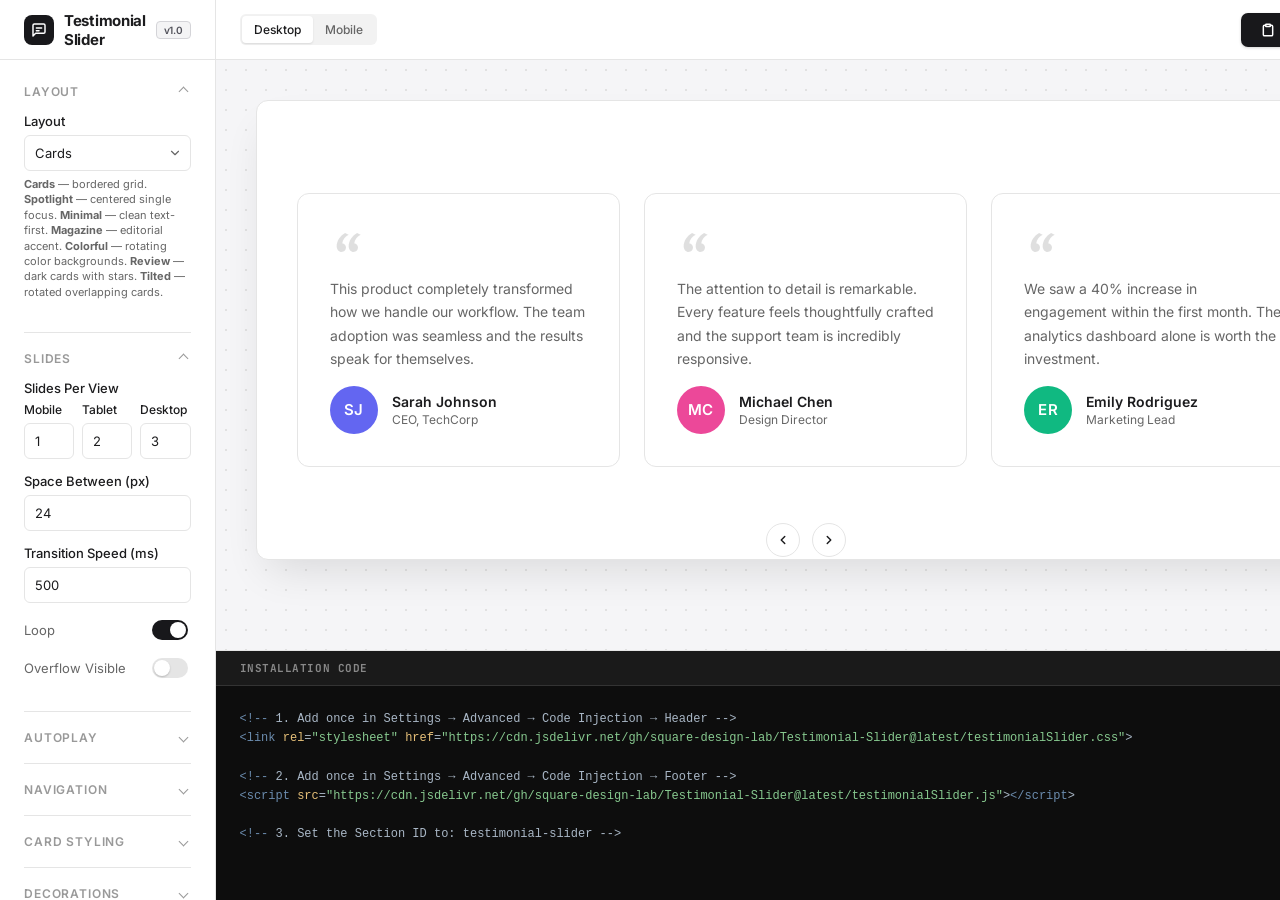
==== config-generator.html @ d3692ef8 "SDL Testimonial Slider v1.0 — 7-layout Swiper-powered testimonial slider Transforms Squarespace Summ" ====
<!DOCTYPE html>
<html lang="en">
<head>
    <meta charset="UTF-8" />
    <meta name="viewport" content="width=device-width, initial-scale=1.0" />
    <title>Testimonial Slider — Config Generator v1.0</title>

    <link rel="preconnect" href="https://fonts.googleapis.com">
    <link rel="preconnect" href="https://fonts.gstatic.com" crossorigin>
    <link href="https://fonts.googleapis.com/css2?family=Inter:wght@400;500;600;700&family=JetBrains+Mono:wght@400;500&display=swap" rel="stylesheet">

    <!-- Real plugin stylesheet so the live preview matches production exactly -->
    <link rel="stylesheet" href="testimonialSlider.css">

    <style>
        :root {
            --bg-body: #F5F5F7;
            --bg-sidebar: #FFFFFF;
            --text-main: #1C1C1E;
            --text-secondary: #666666;
            --text-tertiary: #999999;
            --border-light: #E5E5E5;
            --border-hover: #D4D4D4;
            --border-active: #18181B;
            --accent: #18181B;
            --accent-hover: #09090B;
            --accent-contrast: #FFFFFF;
            --shadow-sm: 0 1px 2px rgba(0,0,0,0.04);
            --shadow-md: 0 4px 6px -1px rgba(0,0,0,0.05), 0 2px 4px -1px rgba(0,0,0,0.03);
            --shadow-lg: 0 20px 40px -12px rgba(0,0,0,0.12);
            --radius-sm: 6px;
            --radius-md: 8px;
            --radius-lg: 12px;
            --sidebar-width: 380px;
            --header-height: 60px;
        }

        * { box-sizing: border-box; outline: none; }

        body {
            font-family: 'Inter', sans-serif;
            background: var(--bg-body);
            color: var(--text-main);
            margin: 0; padding: 0;
            height: 100vh;
            display: flex;
            overflow: hidden;
            font-size: 13px;
            -webkit-font-smoothing: antialiased;
        }

        /* --- SIDEBAR --- */
        .sidebar {
            width: var(--sidebar-width);
            background: var(--bg-sidebar);
            border-right: 1px solid var(--border-light);
            display: flex;
            flex-direction: column;
            z-index: 20;
        }
        .sidebar-header {
            height: var(--header-height);
            padding: 0 24px;
            border-bottom: 1px solid var(--border-light);
            display: flex; align-items: center; justify-content: space-between;
            background: rgba(255,255,255,0.8);
            backdrop-filter: blur(10px);
        }
        .sidebar-header h2 {
            font-size: 15px; font-weight: 700; margin: 0;
            display: flex; align-items: center; gap: 10px;
            letter-spacing: -0.02em;
        }
        .brand-icon {
            width: 30px; height: 30px;
            background: var(--accent); color: #fff;
            border-radius: 8px;
            display: inline-flex; align-items: center; justify-content: center;
            flex-shrink: 0;
        }
        .sidebar-header .badge {
            font-size: 10px; background: #F4F4F5;
            padding: 2px 7px; border-radius: 4px;
            color: #52525B; font-weight: 600;
            border: 1px solid #D4D4D8;
        }
        .sidebar-content { flex: 1; overflow-y: auto; padding: 24px; }
        .sidebar-content::-webkit-scrollbar { width: 6px; }
        .sidebar-content::-webkit-scrollbar-thumb { background: #E5E5E5; border-radius: 3px; }
        .sidebar-content::-webkit-scrollbar-thumb:hover { background: #D4D4D4; }

        .group { margin-bottom: 18px; border-bottom: 1px solid var(--border-light); padding-bottom: 18px; }
        .group:last-child { border-bottom: none; }
        .group-header {
            font-size: 12px; font-weight: 600;
            text-transform: uppercase; letter-spacing: 0.07em;
            color: var(--text-tertiary);
            cursor: pointer;
            display: flex; align-items: center; justify-content: space-between;
            transition: color 0.2s;
        }
        .group-header:hover { color: var(--text-main); }
        .group-header::after {
            content: ''; width: 6px; height: 6px;
            border-right: 1.5px solid currentColor;
            border-bottom: 1.5px solid currentColor;
            transform: rotate(45deg);
            transition: transform 0.2s; margin-right: 4px;
        }
        .group.open .group-header::after { transform: rotate(-135deg); }
        .group-body { display: none; padding-top: 14px; }
        .group.open .group-body { display: block; animation: slideIn 0.2s ease-out; }
        @keyframes slideIn { from { opacity: 0; transform: translateY(-5px); } to { opacity: 1; transform: translateY(0); } }

        .control-row { margin-bottom: 14px; }
        label {
            display: block; font-size: 13px; font-weight: 500;
            margin-bottom: 6px; color: var(--text-main);
        }
        .helper-text { font-size: 11px; color: var(--text-secondary); margin-top: 6px; line-height: 1.4; }

        input[type="text"], input[type="number"], select {
            width: 100%; height: 36px; padding: 0 10px;
            font-family: inherit; font-size: 13px;
            border: 1px solid var(--border-light);
            border-radius: var(--radius-sm);
            background: #fff; color: var(--text-main);
            transition: all 0.15s; appearance: none;
        }
        input:hover, select:hover { border-color: var(--border-hover); }
        input:focus, select:focus { border-color: var(--border-active); box-shadow: 0 0 0 3px rgba(0,0,0,0.08); }
        select {
            background-image: url("data:image/svg+xml;charset=UTF-8,%3csvg xmlns='http://www.w3.org/2000/svg' viewBox='0 0 24 24' fill='none' stroke='%23666' stroke-width='2' stroke-linecap='round' stroke-linejoin='round'%3e%3cpolyline points='6 9 12 15 18 9'%3e%3c/polyline%3e%3c/svg%3e");
            background-repeat: no-repeat; background-position: right 8px center;
            background-size: 14px; padding-right: 30px;
        }
        select option:disabled { color: #ccc; }
        .grid2 { display: grid; grid-template-columns: 1fr 1fr; gap: 10px; }
        .grid3 { display: grid; grid-template-columns: 1fr 1fr 1fr; gap: 8px; }
        .grid2 label, .grid3 label { font-size: 12px; }

        .toggle-row {
            display: flex; align-items: center; justify-content: space-between;
            margin-bottom: 12px; min-height: 24px;
        }
        .toggle-row label { margin: 0; font-weight: 400; color: var(--text-secondary); }

        input[type="checkbox"] {
            appearance: none; width: 36px; height: 20px;
            background: #E5E5E5; border-radius: 20px;
            position: relative; cursor: pointer; transition: 0.2s; border: none; flex-shrink: 0;
        }
        input[type="checkbox"]::after {
            content: ''; position: absolute; top: 2px; left: 2px;
            width: 16px; height: 16px; background: #fff; border-radius: 50%;
            box-shadow: 0 1px 2px rgba(0,0,0,0.2);
            transition: 0.2s cubic-bezier(0.4, 0.0, 0.2, 1);
        }
        input[type="checkbox"]:checked { background: var(--accent); }
        input[type="checkbox"]:checked::after { transform: translateX(16px); }

        .color-row {
            display: flex; flex-direction: column; gap: 10px;
            background: #FAFAFA; padding: 12px;
            border-radius: var(--radius-md); border: 1px solid var(--border-light);
        }
        .color-chip { display: flex; align-items: center; justify-content: space-between; }
        .color-chip .color-label { font-size: 12px; font-weight: 500; }
        input[type="color"] {
            width: 28px; height: 28px; padding: 0;
            border: 1.5px solid #B8B8B8; border-radius: 50%;
            overflow: hidden; cursor: pointer; background: none;
        }
        input[type="color"]::-webkit-color-swatch-wrapper { padding: 0; }
        input[type="color"]::-webkit-color-swatch { border: none; border-radius: 50%; }

        /* --- MAIN CONTENT --- */
        .main-content { flex: 1; display: flex; flex-direction: column; background: var(--bg-body); position: relative; }
        .topbar {
            height: var(--header-height); padding: 0 24px;
            border-bottom: 1px solid var(--border-light); background: #fff;
            display: flex; align-items: center; justify-content: space-between;
        }
        .device-toggle { background: #F2F2F2; padding: 2px; border-radius: 6px; display: flex; }
        .device-toggle button {
            border: none; background: transparent; padding: 6px 12px;
            font-size: 12px; font-weight: 500; color: var(--text-secondary);
            cursor: pointer; border-radius: 4px; transition: 0.2s; font-family: inherit;
        }
        .device-toggle button.active { background: #fff; color: var(--text-main); box-shadow: 0 1px 2px rgba(0,0,0,0.1); }

        .copy-btn {
            background: var(--accent); color: var(--accent-contrast);
            border: none; padding: 9px 20px; border-radius: 7px;
            font-weight: 600; font-size: 13px; letter-spacing: -0.01em;
            cursor: pointer; display: flex; align-items: center; gap: 7px;
            transition: transform 0.1s, background 0.2s;
            box-shadow: 0 1px 3px rgba(0,0,0,0.18); font-family: inherit;
        }
        .copy-btn:hover { background: var(--accent-hover); }
        .copy-btn:active { transform: scale(0.97); }
        .copy-btn.copied { background: #0EA5E9; box-shadow: 0 1px 3px rgba(14,165,233,0.3); }

        .preview-container {
            flex: 1; overflow-y: auto; padding: 40px;
            display: flex; justify-content: center; align-items: flex-start;
            background-image: radial-gradient(#E1E1E1 1px, transparent 1px);
            background-size: 20px 20px;
        }
        #previewFrame {
            background: #fff; width: 100%; max-width: 1100px; min-height: 460px;
            box-shadow: var(--shadow-lg); border-radius: var(--radius-lg);
            padding: 40px;
            transition: width 0.3s cubic-bezier(0.25, 0.8, 0.25, 1);
            display: flex; flex-direction: column; justify-content: center;
            border: 1px solid var(--border-light);
        }
        #previewFrame.mobile { width: 390px; padding: 20px; border-radius: 30px; border: 8px solid #333; }

        .code-drawer {
            height: 250px; background: #0D0D0D; color: #E1E1E1;
            display: flex; flex-direction: column;
            border-top: 1px solid var(--border-light);
            font-family: 'JetBrains Mono', monospace;
        }
        .drawer-header {
            padding: 10px 24px; background: #1A1A1A; border-bottom: 1px solid #333;
            display: flex; align-items: center; justify-content: space-between;
        }
        .drawer-header h3 { margin: 0; font-size: 11px; text-transform: uppercase; letter-spacing: 0.05em; color: #888; }
        #codeOutput { flex: 1; padding: 24px; margin: 0; overflow: auto; font-size: 12px; line-height: 1.6; color: #A9B7C6; white-space: pre-wrap; }
        #codeOutput .hl-key  { color: #E5BF78; }
        #codeOutput .hl-str  { color: #87C98F; }
        #codeOutput .hl-bool { color: #79B8FF; }
        #codeOutput .hl-num  { color: #FF9D7C; }
        #codeOutput .hl-tag  { color: #6B8CAE; }
        #codeOutput .hl-attr { color: #E5BF78; }

        .mobile-tabs { display: none; }
        .mobile-copy-btn { display: none; }

        @media (max-width: 1023px) {
            body { flex-direction: column; height: 100vh; overflow: hidden; }
            .main-content { display: none; }
            .sidebar {
                position: fixed; top: 0; left: 0; right: 0;
                bottom: calc(68px + env(safe-area-inset-bottom));
                width: 100%; border-right: none; display: none;
                flex-direction: column; z-index: 50;
            }
            .sidebar-header { flex-shrink: 0; }
            .mobile-tabs {
                display: flex; position: fixed; bottom: 0; left: 0; right: 0;
                background: #fff; border-top: 1px solid #E5E5E5; z-index: 100;
                height: 68px; padding: 8px 12px;
                padding-bottom: calc(8px + env(safe-area-inset-bottom));
                gap: 6px; align-items: stretch;
            }
            .tab-btn {
                flex: 1; border: none; background: transparent; color: var(--text-tertiary);
                font-size: 11px; font-weight: 500; font-family: inherit; cursor: pointer;
                border-radius: 10px; display: flex; flex-direction: column;
                align-items: center; justify-content: center; gap: 4px;
                transition: background 0.18s ease, color 0.18s ease;
                -webkit-tap-highlight-color: transparent;
            }
            .tab-btn svg { opacity: 0.5; transition: opacity 0.18s ease; }
            .tab-btn.active { background: var(--accent); color: #fff; font-weight: 600; }
            .tab-btn.active svg { opacity: 1; }
            .mobile-copy-btn { display: flex; }
            body.tab-edit .sidebar { display: flex; }
            body.tab-preview .sidebar { display: none; }
            body.tab-preview .main-content {
                display: flex; position: fixed; top: 0; left: 0; right: 0;
                bottom: calc(68px + env(safe-area-inset-bottom)); height: auto;
            }
            body.tab-preview .code-drawer { display: none; }
            body.tab-code .sidebar { display: none; }
            body.tab-code .main-content {
                display: flex; position: fixed; top: 0; left: 0; right: 0;
                bottom: calc(68px + env(safe-area-inset-bottom)); height: auto;
            }
            body.tab-code .preview-container { display: none; }
            body.tab-code .code-drawer { flex: 1; height: auto; }
        }

        /* -------------------------------------------------------------
           PREVIEW-ONLY overrides: mock slider with CSS scroll snap
        ------------------------------------------------------------- */
        #previewHost { width: 100%; }
        #previewHost .swiper { overflow: hidden; }
        #previewHost .swiper-wrapper {
            display: flex;
            overflow-x: auto; scroll-snap-type: x mandatory; scroll-behavior: smooth;
            -ms-overflow-style: none; scrollbar-width: none; transition: none;
        }
        #previewHost .swiper-wrapper::-webkit-scrollbar { display: none; }
        #previewHost .swiper-slide { scroll-snap-align: start; flex-shrink: 0; height: auto; }

        /* Preview testimonial card styles */
        .pv-card {
            padding: 32px;
            display: flex; flex-direction: column; gap: 16px;
            height: 100%;
        }
        .pv-card-header { display: flex; align-items: center; gap: 14px; }
        .pv-avatar {
            width: 48px; height: 48px; border-radius: 50%;
            display: flex; align-items: center; justify-content: center;
            font-weight: 600; font-size: 15px; color: #fff; flex-shrink: 0;
            letter-spacing: 0.02em;
        }
        .pv-author-info { display: flex; flex-direction: column; gap: 2px; }
        .pv-name { font-weight: 600; font-size: 14px; color: var(--text-main); }
        .pv-role { font-size: 12px; color: var(--text-secondary); }
        .pv-quote { font-size: 14px; line-height: 1.65; color: var(--text-secondary); flex: 1; }
        .pv-quote-icon { color: var(--text-tertiary); opacity: 0.3; }
        .pv-stars { display: flex; gap: 2px; }
        .pv-star { color: #FBBF24; font-size: 16px; }

        /* Layout: spotlight */
        .layout-spotlight .pv-card { text-align: center; align-items: center; padding: 48px 40px; }
        .layout-spotlight .pv-card-header { flex-direction: column; gap: 10px; }
        .layout-spotlight .pv-author-info { align-items: center; }
        .layout-spotlight .pv-avatar { width: 64px; height: 64px; font-size: 20px; }
        .layout-spotlight .pv-quote { font-size: 18px; max-width: 600px; }

        /* Layout: minimal */
        .layout-minimal .pv-card { padding: 24px 0; border: none !important; background: transparent !important; border-radius: 0 !important; }
        .layout-minimal .pv-card-header { order: 2; }
        .layout-minimal .pv-quote { order: 1; font-size: 16px; font-style: italic; }

        /* Layout: magazine */
        .layout-magazine .pv-card { padding: 40px 32px; }
        .layout-magazine .pv-quote { font-size: 16px; font-weight: 500; color: var(--text-main); line-height: 1.7; border-left: 3px solid var(--text-main); padding-left: 20px; }
        .layout-magazine .pv-card-header { order: 2; }

        /* Layout: colorful */
        .layout-colorful .pv-card { border: none !important; }
        .layout-colorful .pv-quote { font-size: 14px; color: #000; font-weight: 400; }
        .layout-colorful .pv-name { color: #000; font-weight: 700; font-size: 15px; }
        .layout-colorful .pv-role { color: rgba(0,0,0,0.65); }
        .layout-colorful .pv-card-header { order: 2; }
        .layout-colorful .pv-quote-icon { display: none; }

        /* Layout: review */
        .layout-review .pv-card { border: none !important; }
        .layout-review .pv-quote { color: inherit; font-size: 13px; }
        .layout-review .pv-name { color: inherit; opacity: 0.7; text-transform: uppercase; letter-spacing: 0.05em; font-size: 11px; }
        .layout-review .pv-role { color: inherit; opacity: 0.7; font-size: 11px; text-transform: lowercase; }
        .layout-review .pv-card-header { order: 2; flex-direction: column; gap: 0; align-items: flex-start; }
        .layout-review .pv-avatar { display: none; }
        .layout-review .pv-quote-icon { display: none; }
        .layout-review .pv-review-tag { font-size: 11px; opacity: 0.7; text-transform: lowercase; order: -1; }

        /* Layout: tilted */
        .layout-tilted .pv-card { border: none !important; color: #fff; text-align: center; align-items: center; border-radius: 16px !important; padding: 28px 22px; }
        .layout-tilted .pv-quote { color: #fff; font-size: 13px; }
        .layout-tilted .pv-name { color: #fff; }
        .layout-tilted .pv-role { color: rgba(255,255,255,0.7); }
        .layout-tilted .pv-card-header { flex-direction: column; gap: 4px; order: 2; }
        .layout-tilted .pv-avatar { display: none; }
        .layout-tilted .pv-quote-icon svg { fill: #fff !important; opacity: 0.3; }
        .layout-tilted .pv-tilted-divider { width: 40px; height: 2px; background: rgba(255,255,255,0.4); margin: 4px 0; order: 1; }

        /* Navigation elements in preview */
        .pv-nav-wrapper {
            display: flex; align-items: center; gap: 12px;
            position: absolute; z-index: 5;
        }
        .pv-nav-wrapper.pos-bottom-center { bottom: -40px; left: 50%; transform: translateX(-50%); }
        .pv-nav-wrapper.pos-bottom-left { bottom: -40px; left: 0; }
        .pv-nav-wrapper.pos-bottom-right { bottom: -40px; right: 0; }
        .pv-nav-wrapper.pos-top-center { top: -40px; left: 50%; transform: translateX(-50%); }
        .pv-nav-wrapper.pos-top-left { top: -40px; left: 0; }
        .pv-nav-wrapper.pos-top-right { top: -40px; right: 0; }

        .pv-arrow-btn {
            width: 34px; height: 34px; border-radius: 50%;
            border: 1px solid var(--border-light); background: #fff;
            cursor: pointer; display: flex; align-items: center; justify-content: center;
            transition: 0.15s; color: var(--text-main);
        }
        .pv-arrow-btn:hover { border-color: var(--border-active); }
        .pv-arrow-text {
            border: 1px solid var(--border-light); background: #fff;
            padding: 6px 14px; border-radius: 6px; cursor: pointer;
            font-size: 12px; font-weight: 500; font-family: inherit;
            transition: 0.15s; color: var(--text-main);
        }
        .pv-arrow-text:hover { border-color: var(--border-active); }

        .pv-dots { display: flex; gap: 6px; align-items: center; }
        .pv-dot {
            width: 8px; height: 8px; border-radius: 50%;
            background: #ccc; border: none; cursor: pointer; padding: 0;
            transition: 0.15s;
        }
        .pv-dot.active { background: var(--text-main); }
        .pv-counter { font-size: 12px; color: var(--text-secondary); font-weight: 500; white-space: nowrap; }

        #previewHost { position: relative; padding-bottom: 50px; padding-top: 50px; }
    </style>
</head>
<body class="tab-edit">

    <div class="mobile-tabs">
        <button class="tab-btn active" onclick="setTab('edit')">
            <svg width="16" height="16" viewBox="0 0 24 24" fill="none" stroke="currentColor" stroke-width="2" stroke-linecap="round" stroke-linejoin="round"><circle cx="12" cy="12" r="3"/><path d="M19.4 15a1.65 1.65 0 0 0 .33 1.82l.06.06a2 2 0 1 1-2.83 2.83l-.06-.06a1.65 1.65 0 0 0-1.82-.33 1.65 1.65 0 0 0-1 1.51V21a2 2 0 1 1-4 0v-.09A1.65 1.65 0 0 0 9 19.4a1.65 1.65 0 0 0-1.82.33l-.06.06a2 2 0 1 1-2.83-2.83l.06-.06A1.65 1.65 0 0 0 4.68 15a1.65 1.65 0 0 0-1.51-1H3a2 2 0 1 1 0-4h.09A1.65 1.65 0 0 0 4.6 9a1.65 1.65 0 0 0-.33-1.82l-.06-.06a2 2 0 1 1 2.83-2.83l.06.06A1.65 1.65 0 0 0 9 4.68a1.65 1.65 0 0 0 1-1.51V3a2 2 0 1 1 4 0v.09a1.65 1.65 0 0 0 1 1.51 1.65 1.65 0 0 0 1.82-.33l.06-.06a2 2 0 1 1 2.83 2.83l-.06.06A1.65 1.65 0 0 0 19.4 9a1.65 1.65 0 0 0 1.51 1H21a2 2 0 1 1 0 4h-.09a1.65 1.65 0 0 0-1.51 1z"/></svg>
            Settings
        </button>
        <button class="tab-btn" onclick="setTab('preview')">
            <svg width="16" height="16" viewBox="0 0 24 24" fill="none" stroke="currentColor" stroke-width="2" stroke-linecap="round" stroke-linejoin="round"><rect x="2" y="3" width="20" height="14" rx="2"/><line x1="8" y1="21" x2="16" y2="21"/><line x1="12" y1="17" x2="12" y2="21"/></svg>
            Preview
        </button>
        <button class="tab-btn" onclick="setTab('code')">
            <svg width="16" height="16" viewBox="0 0 24 24" fill="none" stroke="currentColor" stroke-width="2" stroke-linecap="round" stroke-linejoin="round"><polyline points="16 18 22 12 16 6"/><polyline points="8 6 2 12 8 18"/></svg>
            Code
        </button>
    </div>

    <div class="sidebar">
        <div class="sidebar-header">
            <h2>
                <span class="brand-icon">
                    <svg width="16" height="16" viewBox="0 0 24 24" fill="none" stroke="currentColor" stroke-width="2.2" stroke-linecap="round" stroke-linejoin="round"><path d="M21 15a2 2 0 0 1-2 2H7l-4 4V5a2 2 0 0 1 2-2h14a2 2 0 0 1 2 2z"/><path d="M8 9h8"/><path d="M8 13h4"/></svg>
                </span>
                Testimonial Slider <span class="badge">v1.0</span>
            </h2>
            <button class="copy-btn mobile-copy-btn" id="mobileCopyBtn" onclick="copyCode()">
                <svg width="14" height="14" viewBox="0 0 24 24" fill="none" stroke="currentColor" stroke-width="2.5" stroke-linecap="round" stroke-linejoin="round"><path d="M16 4h2a2 2 0 0 1 2 2v14a2 2 0 0 1-2 2H6a2 2 0 0 1-2-2V6a2 2 0 0 1 2-2h2"></path><rect x="8" y="2" width="8" height="4" rx="1" ry="1"></rect></svg>
                Copy
            </button>
        </div>
        <div class="sidebar-content">

            <!-- LAYOUT -->
            <div class="group open">
                <div class="group-header" onclick="togGroup(this)">Layout</div>
                <div class="group-body">
                    <div class="control-row">
                        <label>Layout</label>
                        <select id="layout">
                            <option value="cards" selected>Cards</option>
                            <option value="spotlight">Spotlight</option>
                            <option value="minimal">Minimal</option>
                            <option value="magazine">Magazine</option>
                            <option value="colorful">Colorful</option>
                            <option value="review">Review</option>
                            <option value="tilted">Tilted</option>
                        </select>
                        <div class="helper-text"><strong>Cards</strong> — bordered grid. <strong>Spotlight</strong> — centered single focus. <strong>Minimal</strong> — clean text-first. <strong>Magazine</strong> — editorial accent. <strong>Colorful</strong> — rotating color backgrounds. <strong>Review</strong> — dark cards with stars. <strong>Tilted</strong> — rotated overlapping cards.</div>
                    </div>
                </div>
            </div>

            <!-- SLIDES -->
            <div class="group open">
                <div class="group-header" onclick="togGroup(this)">Slides</div>
                <div class="group-body">
                    <label>Slides Per View</label>
                    <div class="control-row grid3">
                        <div><label>Mobile</label><input type="number" id="spvSm" value="1" min="1"></div>
                        <div><label>Tablet</label><input type="number" id="spvMd" value="2" min="1"></div>
                        <div><label>Desktop</label><input type="number" id="spvLg" value="3" min="1"></div>
                    </div>
                    <div class="control-row">
                        <label>Space Between (px)</label>
                        <input type="number" id="spaceBetween" value="24" min="0">
                    </div>
                    <div class="control-row">
                        <label>Transition Speed (ms)</label>
                        <input type="number" id="speed" value="500" min="0">
                    </div>
                    <div class="toggle-row"><label>Loop</label><input type="checkbox" id="loop" checked></div>
                    <div class="toggle-row"><label>Overflow Visible</label><input type="checkbox" id="overflowVisible"></div>
                </div>
            </div>

            <!-- AUTOPLAY -->
            <div class="group">
                <div class="group-header" onclick="togGroup(this)">Autoplay</div>
                <div class="group-body">
                    <div class="toggle-row"><label>Autoplay</label><input type="checkbox" id="autoplay"></div>
                    <div class="control-row" id="autoplayDelayRow" style="display:none;">
                        <label>Autoplay Delay (ms)</label>
                        <input type="number" id="autoplayDelay" value="5000" min="500">
                    </div>
                    <div class="toggle-row" id="pauseOnHoverRow" style="display:none;"><label>Pause on Hover</label><input type="checkbox" id="pauseOnHover" checked></div>
                </div>
            </div>

            <!-- NAVIGATION -->
            <div class="group">
                <div class="group-header" onclick="togGroup(this)">Navigation</div>
                <div class="group-body">
                    <div class="toggle-row"><label>Show Arrows</label><input type="checkbox" id="arrows" checked></div>
                    <div class="control-row" id="arrowStyleRow">
                        <label>Arrow Style</label>
                        <select id="arrowStyle">
                            <option value="icon" selected>Icon</option>
                            <option value="text">Text</option>
                        </select>
                    </div>
                    <div class="control-row" id="prevTextRow" style="display:none;">
                        <label>Prev Text</label>
                        <input type="text" id="prevText" value="Prev">
                    </div>
                    <div class="control-row" id="nextTextRow" style="display:none;">
                        <label>Next Text</label>
                        <input type="text" id="nextText" value="Next">
                    </div>
                    <div class="control-row" id="arrowsPosRow">
                        <label>Arrows Position</label>
                        <select id="arrowsPosition">
                            <option value="bottom-center" selected>Bottom Center</option>
                            <option value="bottom-left">Bottom Left</option>
                            <option value="bottom-right">Bottom Right</option>
                            <option value="top-center">Top Center</option>
                            <option value="top-left">Top Left</option>
                            <option value="top-right">Top Right</option>
                        </select>
                    </div>
                    <div class="toggle-row"><label>Show Dots</label><input type="checkbox" id="dots"></div>
                    <div class="control-row" id="dotsPosRow" style="display:none;">
                        <label>Dots Position</label>
                        <select id="dotsPosition">
                            <option value="bottom-center" selected>Bottom Center</option>
                            <option value="bottom-left">Bottom Left</option>
                            <option value="bottom-right">Bottom Right</option>
                            <option value="top-center">Top Center</option>
                            <option value="top-left">Top Left</option>
                            <option value="top-right">Top Right</option>
                        </select>
                    </div>
                    <div class="toggle-row"><label>Show Counter</label><input type="checkbox" id="counter"></div>
                    <div class="control-row" id="counterPosRow" style="display:none;">
                        <label>Counter Position</label>
                        <select id="counterPosition">
                            <option value="bottom-center" selected>Bottom Center</option>
                            <option value="bottom-left">Bottom Left</option>
                            <option value="bottom-right">Bottom Right</option>
                            <option value="top-center">Top Center</option>
                            <option value="top-left">Top Left</option>
                            <option value="top-right">Top Right</option>
                        </select>
                    </div>
                    <div class="helper-text" id="posConflictHelper" style="display:none;">Positions already used by another navigation element are disabled.</div>
                </div>
            </div>

            <!-- CARD STYLING -->
            <div class="group">
                <div class="group-header" onclick="togGroup(this)">Card Styling</div>
                <div class="group-body">
                    <div class="toggle-row"><label>Card Border</label><input type="checkbox" id="cardBorder" checked></div>
                    <div id="borderWidthRow" class="control-row">
                        <label>Border Width (px)</label>
                        <input type="number" id="borderWidth" value="1" min="0">
                    </div>
                    <div id="borderColorRow" class="color-row" style="margin-bottom:14px;">
                        <div class="color-chip"><span class="color-label">Border Color</span><input type="color" id="borderColor" value="#e5e5e5"></div>
                    </div>
                    <div class="control-row">
                        <label>Border Radius (px)</label>
                        <input type="number" id="borderRadius" value="12" min="0">
                    </div>
                    <div class="color-row" style="margin-bottom:14px;">
                        <div class="color-chip"><span class="color-label">Card Background</span><input type="color" id="cardBg" value="#ffffff"></div>
                    </div>
                    <div class="toggle-row"><label>Transparent Background</label><input type="checkbox" id="cardBgTransparent"></div>
                    <div class="control-row">
                        <label>Card Padding (px)</label>
                        <input type="number" id="cardPadding" value="32" min="0">
                    </div>
                </div>
            </div>

            <!-- DECORATIONS -->
            <div class="group">
                <div class="group-header" onclick="togGroup(this)">Decorations</div>
                <div class="group-body">
                    <div class="toggle-row"><label>Show Quote Icon</label><input type="checkbox" id="quoteIcon" checked></div>
                    <div class="toggle-row"><label>Show Star Rating</label><input type="checkbox" id="starRating"></div>
                    <div class="control-row" id="starCountRow" style="display:none;">
                        <label>Star Count</label>
                        <input type="number" id="starCount" value="5" min="1" max="5">
                    </div>
                    <div class="helper-text">Quote icon and star rating are mutually exclusive. Enabling one disables the other.</div>
                </div>
            </div>

            <!-- CONTENT MAPPING -->
            <div class="group">
                <div class="group-header" onclick="togGroup(this)">Content Mapping</div>
                <div class="group-body">
                    <div class="control-row">
                        <label>Role Source</label>
                        <select id="roleSource">
                            <option value="categories" selected>Categories</option>
                            <option value="tags">Tags</option>
                        </select>
                        <div class="helper-text">Where to pull the role/company text from in your Summary Block.</div>
                    </div>
                </div>
            </div>

        </div>
    </div>

    <div class="main-content">
        <div class="topbar">
            <div class="device-toggle">
                <button id="desktopToggle" class="active" onclick="setDev('desktop')">Desktop</button>
                <button id="mobileToggle" onclick="setDev('mobile')">Mobile</button>
            </div>
            <button class="copy-btn" id="copyBtn" onclick="copyCode()">
                <svg width="14" height="14" viewBox="0 0 24 24" fill="none" stroke="currentColor" stroke-width="2.5" stroke-linecap="round" stroke-linejoin="round"><path d="M16 4h2a2 2 0 0 1 2 2v14a2 2 0 0 1-2 2H6a2 2 0 0 1-2-2V6a2 2 0 0 1 2-2h2"></path><rect x="8" y="2" width="8" height="4" rx="1" ry="1"></rect></svg>
                Copy Code
            </button>
        </div>

        <div class="preview-container">
            <div id="previewFrame"></div>
        </div>

        <div class="code-drawer">
            <div class="drawer-header"><h3>Installation Code</h3></div>
            <pre id="codeOutput"></pre>
        </div>
    </div>

    <script>
      try {
        /* ----------------------------- defaults ----------------------------- */
        const DEFAULTS = {
          layout: 'cards',
          spvSm: 1, spvMd: 2, spvLg: 3,
          spaceBetween: 24, speed: 500,
          loop: true, overflowVisible: false,
          autoplay: false, autoplayDelay: 5000, pauseOnHover: true,
          arrows: true, arrowStyle: 'icon', prevText: 'Prev', nextText: 'Next',
          arrowsPosition: 'bottom-center',
          dots: false, dotsPosition: 'bottom-center',
          counter: false, counterPosition: 'bottom-center',
          cardBorder: true, borderWidth: 1, borderColor: '#e5e5e5',
          borderRadius: 12, cardBg: '#ffffff', cardBgTransparent: false, cardPadding: 32,
          quoteIcon: true, starRating: false, starCount: 5,
          roleSource: 'categories'
        };

        const COLORFUL_PALETTE = ['#FFF3B0', '#FFB3D9', '#B3FFB3', '#B3D9FF', '#FFD9B3', '#D9B3FF'];
        const TILT_PALETTE = ['#2d4a9e', '#e85d3a', '#1a7a5a', '#e85d3a', '#2d4a9e', '#1a7a5a'];

        const val = id => document.getElementById(id).value;
        const num = id => parseFloat(document.getElementById(id).value) || 0;
        const chk = id => document.getElementById(id).checked;

        /* ----------------------------- mock data ---------------------------- */
        const SAMPLE_TESTIMONIALS = [
          { name: 'Sarah Johnson', role: 'CEO, TechCorp', quote: 'This product completely transformed how we handle our workflow. The team adoption was seamless and the results speak for themselves.', image: '' },
          { name: 'Michael Chen', role: 'Design Director', quote: 'The attention to detail is remarkable. Every feature feels thoughtfully crafted and the support team is incredibly responsive.', image: '' },
          { name: 'Emily Rodriguez', role: 'Marketing Lead', quote: 'We saw a 40% increase in engagement within the first month. The analytics dashboard alone is worth the investment.', image: '' },
          { name: 'David Kim', role: 'CTO, StartupXYZ', quote: 'Finally, a solution that scales with our needs. The API integration was straightforward and documentation is excellent.', image: '' },
          { name: 'Lisa Park', role: 'Product Manager', quote: 'The best tool we have added to our stack this year. Clean interface, powerful features, and excellent value.', image: '' },
          { name: 'James Wilson', role: 'Founder, Creative Co', quote: 'Outstanding quality and reliability. Our clients love the results and we love how easy it is to deliver them.', image: '' },
        ];

        const AVATAR_COLORS = ['#6366F1','#EC4899','#10B981','#F59E0B','#3B82F6','#EF4444'];

        function getInitials(name) {
          return name.split(' ').map(w => w[0]).join('').toUpperCase();
        }

        /* ----------------------------- read config -------------------------- */
        function readConfig() {
          return {
            layout: val('layout'),
            spvSm: num('spvSm'), spvMd: num('spvMd'), spvLg: num('spvLg'),
            spaceBetween: num('spaceBetween'), speed: num('speed'),
            loop: chk('loop'), overflowVisible: chk('overflowVisible'),
            autoplay: chk('autoplay'), autoplayDelay: num('autoplayDelay'), pauseOnHover: chk('pauseOnHover'),
            arrows: chk('arrows'), arrowStyle: val('arrowStyle'),
            prevText: val('prevText'), nextText: val('nextText'),
            arrowsPosition: val('arrowsPosition'),
            dots: chk('dots'), dotsPosition: val('dotsPosition'),
            counter: chk('counter'), counterPosition: val('counterPosition'),
            cardBorder: chk('cardBorder'), borderWidth: num('borderWidth'),
            borderColor: val('borderColor'),
            borderRadius: num('borderRadius'),
            cardBg: val('cardBg'), cardBgTransparent: chk('cardBgTransparent'),
            cardPadding: num('cardPadding'),
            quoteIcon: chk('quoteIcon'), starRating: chk('starRating'),
            starCount: num('starCount'),
            roleSource: val('roleSource')
          };
        }

        /* --------------------------- preview render ------------------------- */
        const host = document.getElementById('previewFrame');

        function render() {
          const cfg = readConfig();
          const isMobile = host.classList.contains('mobile');
          const layout = cfg.layout;
          let spv = Math.max(1, isMobile ? cfg.spvSm : cfg.spvLg);
          if (layout === 'spotlight' || layout === 'magazine') spv = 1;
          let gap = cfg.spaceBetween;
          if (layout === 'tilted') { spv = isMobile ? 2 : 4; gap = -15; }

          const cardStyle = buildCardStyle(cfg);

          const slidesHTML = SAMPLE_TESTIMONIALS.map((t, i) => {
            const initials = getInitials(t.name);
            const color = AVATAR_COLORS[i % AVATAR_COLORS.length];
            const avatar = `<div class="pv-avatar" style="background:${color}">${initials}</div>`;
            const authorInfo = `<div class="pv-author-info"><div class="pv-name">${t.name}</div><div class="pv-role">${t.role}</div></div>`;
            const header = `<div class="pv-card-header">${avatar}${authorInfo}</div>`;

            let decoration = '';
            if (layout === 'review') {
              const stars = Array.from({ length: cfg.starCount || 5 }, () => '<span class="pv-star">&#9733;</span>').join('');
              decoration = `<div class="pv-stars">${stars}</div>`;
            } else if (cfg.quoteIcon) {
              decoration = `<div class="pv-quote-icon"><svg width="32" height="32" viewBox="0 0 24 24" fill="currentColor"><path d="M11.3 5.2C7.4 7.5 5 11.1 5 15.2c0 2.6 1.7 4.3 3.7 4.3 1.9 0 3.3-1.4 3.3-3.3 0-1.8-1.2-3.1-2.8-3.3.3-2.5 2.3-5 4.8-6.3L11.3 5.2zm9 0C16.4 7.5 14 11.1 14 15.2c0 2.6 1.7 4.3 3.7 4.3 1.9 0 3.3-1.4 3.3-3.3 0-1.8-1.2-3.1-2.8-3.3.3-2.5 2.3-5 4.8-6.3L20.3 5.2z"/></svg></div>`;
            } else if (cfg.starRating) {
              const stars = Array.from({ length: cfg.starCount }, () => '<span class="pv-star">&#9733;</span>').join('');
              decoration = `<div class="pv-stars">${stars}</div>`;
            }

            const quote = `<div class="pv-quote">${layout === 'colorful' ? '&ldquo;' + t.quote + '&rdquo;' : t.quote}</div>`;

            let extraStyle = cardStyle;
            let extraContent = '';
            if (layout === 'colorful') {
              const bgc = COLORFUL_PALETTE[i % COLORFUL_PALETTE.length];
              extraStyle += `; background: ${bgc} !important; border: none !important`;
            } else if (layout === 'review') {
              extraStyle += `; background: #1a3a2a !important; color: #f5f0e8 !important; border: none !important`;
            } else if (layout === 'tilted') {
              const tBg = TILT_PALETTE[i % TILT_PALETTE.length];
              const angle = (i % 2 === 0 ? -3 : 3);
              extraStyle += `; background: ${tBg} !important; transform: rotate(${angle}deg); border: none !important`;
              extraContent = `<div class="pv-tilted-divider"></div>`;
            }

            const slideW = layout === 'tilted'
              ? `width:calc((100% - ${Math.max(0,(spv-1)*Math.abs(gap))}px) / ${spv})`
              : `width:calc((100% - ${(spv-1)*Math.max(0,gap)}px) / ${spv})`;

            return `<div class="swiper-slide" style="${slideW}">
              <div class="pv-card" style="${extraStyle}">${decoration}${quote}${extraContent}${header}</div>
            </div>`;
          }).join('');

          // Build navigation elements grouped by position
          const navElements = buildNavElements(cfg);

          host.innerHTML = `<div id="previewHost" class="layout-${layout}">
            <div class="swiper"><div class="swiper-wrapper" style="gap:${Math.max(0,gap)}px">${slidesHTML}</div></div>
            ${navElements}
          </div>`;

          wirePreviewControls();
        }

        function buildCardStyle(cfg) {
          const parts = [];
          if (cfg.cardBorder) {
            parts.push(`border: ${cfg.borderWidth}px solid ${cfg.borderColor}`);
          } else {
            parts.push('border: none');
          }
          parts.push(`border-radius: ${cfg.borderRadius}px`);
          if (cfg.cardBgTransparent) {
            parts.push('background: transparent');
          } else {
            parts.push(`background: ${cfg.cardBg}`);
          }
          parts.push(`padding: ${cfg.cardPadding}px`);
          return parts.join('; ');
        }

        function buildNavElements(cfg) {
          // Group elements by position
          const positions = {};
          const addToPos = (pos, html) => {
            if (!positions[pos]) positions[pos] = [];
            positions[pos].push(html);
          };

          if (cfg.arrows) {
            let arrowHTML;
            if (cfg.arrowStyle === 'text') {
              arrowHTML = `<button class="pv-arrow-text pv-prev">${cfg.prevText}</button><button class="pv-arrow-text pv-next">${cfg.nextText}</button>`;
            } else {
              arrowHTML = `<button class="pv-arrow-btn pv-prev"><svg width="14" height="14" viewBox="0 0 24 24" fill="none" stroke="currentColor" stroke-width="2.5" stroke-linecap="round" stroke-linejoin="round"><polyline points="15 18 9 12 15 6"/></svg></button>
              <button class="pv-arrow-btn pv-next"><svg width="14" height="14" viewBox="0 0 24 24" fill="none" stroke="currentColor" stroke-width="2.5" stroke-linecap="round" stroke-linejoin="round"><polyline points="9 6 15 12 9 18"/></svg></button>`;
            }
            addToPos(cfg.arrowsPosition, arrowHTML);
          }

          if (cfg.dots) {
            const dotsHTML = `<div class="pv-dots">${SAMPLE_TESTIMONIALS.map((_, i) => `<button class="pv-dot${i === 0 ? ' active' : ''}" data-i="${i}"></button>`).join('')}</div>`;
            addToPos(cfg.dotsPosition, dotsHTML);
          }

          if (cfg.counter) {
            addToPos(cfg.counterPosition, `<div class="pv-counter">1 / ${SAMPLE_TESTIMONIALS.length}</div>`);
          }

          return Object.entries(positions).map(([pos, items]) =>
            `<div class="pv-nav-wrapper pos-${pos}">${items.join('')}</div>`
          ).join('');
        }

        function wirePreviewControls() {
          const root = document.getElementById('previewHost');
          if (!root) return;
          const wrapper = root.querySelector('.swiper-wrapper');
          if (!wrapper) return;
          const slides = [...root.querySelectorAll('.swiper-slide')];
          const gap = num('spaceBetween');
          const step = () => (slides[0] ? slides[0].getBoundingClientRect().width + gap : 300);

          root.querySelectorAll('.pv-prev').forEach(btn => {
            btn.onclick = () => wrapper.scrollBy({ left: -step() });
          });
          root.querySelectorAll('.pv-next').forEach(btn => {
            btn.onclick = () => {
              if (wrapper.scrollLeft + wrapper.clientWidth >= wrapper.scrollWidth - 4) wrapper.scrollTo({ left: 0 });
              else wrapper.scrollBy({ left: step() });
            };
          });

          // Dots click
          root.querySelectorAll('.pv-dot').forEach(dot => {
            dot.onclick = () => wrapper.scrollTo({ left: step() * parseInt(dot.dataset.i) });
          });

          // Update dots & counter on scroll
          wrapper.onscroll = () => {
            const idx = Math.round(wrapper.scrollLeft / step());
            root.querySelectorAll('.pv-dot').forEach((d, i) => d.classList.toggle('active', i === idx));
            root.querySelectorAll('.pv-counter').forEach(c => { c.textContent = `${idx + 1} / ${SAMPLE_TESTIMONIALS.length}`; });
          };
        }

        /* ----------------------------- conditional rows & conflicts ---------- */
        function syncRows() {
          const arrowsOn = chk('arrows');
          const dotsOn = chk('dots');
          const counterOn = chk('counter');
          const arrowStyleText = val('arrowStyle') === 'text';
          const borderOn = chk('cardBorder');

          // Arrow sub-options
          document.getElementById('arrowStyleRow').style.display = arrowsOn ? 'block' : 'none';
          document.getElementById('prevTextRow').style.display = (arrowsOn && arrowStyleText) ? 'block' : 'none';
          document.getElementById('nextTextRow').style.display = (arrowsOn && arrowStyleText) ? 'block' : 'none';
          document.getElementById('arrowsPosRow').style.display = arrowsOn ? 'block' : 'none';

          // Dots position
          document.getElementById('dotsPosRow').style.display = dotsOn ? 'block' : 'none';

          // Counter position
          document.getElementById('counterPosRow').style.display = counterOn ? 'block' : 'none';

          // Autoplay delay + pause on hover
          const autoplayOn = chk('autoplay');
          document.getElementById('autoplayDelayRow').style.display = autoplayOn ? 'block' : 'none';
          document.getElementById('pauseOnHoverRow').style.display = autoplayOn ? 'flex' : 'none';

          // Card border sub-options
          document.getElementById('borderWidthRow').style.display = borderOn ? 'block' : 'none';
          document.getElementById('borderColorRow').style.display = borderOn ? 'flex' : 'none';

          // Star count
          document.getElementById('starCountRow').style.display = chk('starRating') ? 'block' : 'none';

          // Mutual exclusion: quoteIcon vs starRating
          // Handled in event listeners below

          // Position conflict logic
          updatePositionDropdowns();

          // Show conflict helper if dots or counter are visible
          document.getElementById('posConflictHelper').style.display = (dotsOn || counterOn) ? 'block' : 'none';
        }

        function updatePositionDropdowns() {
          const arrowPos = val('arrowsPosition');
          const dotsPos = val('dotsPosition');
          const arrowsOn = chk('arrows');
          const dotsOn = chk('dots');

          // Disable arrow position in dots dropdown
          const dotsSelect = document.getElementById('dotsPosition');
          Array.from(dotsSelect.options).forEach(opt => {
            opt.disabled = arrowsOn && opt.value === arrowPos;
          });

          // Disable arrow+dots positions in counter dropdown
          const counterSelect = document.getElementById('counterPosition');
          Array.from(counterSelect.options).forEach(opt => {
            opt.disabled = (arrowsOn && opt.value === arrowPos) || (dotsOn && opt.value === dotsPos);
          });

          // If current selection is disabled, move to first available
          if (dotsSelect.selectedOptions[0] && dotsSelect.selectedOptions[0].disabled) {
            const first = Array.from(dotsSelect.options).find(o => !o.disabled);
            if (first) dotsSelect.value = first.value;
          }
          if (counterSelect.selectedOptions[0] && counterSelect.selectedOptions[0].disabled) {
            const first = Array.from(counterSelect.options).find(o => !o.disabled);
            if (first) counterSelect.value = first.value;
          }
        }

        /* ----------------------------- mutual exclusion -------------------- */
        document.getElementById('quoteIcon').addEventListener('change', function() {
          if (this.checked) document.getElementById('starRating').checked = false;
          updateAll();
        });
        document.getElementById('starRating').addEventListener('change', function() {
          if (this.checked) document.getElementById('quoteIcon').checked = false;
          updateAll();
        });

        /* ---------------------------- code generation ----------------------- */
        let rawCode = '';

        function generateCode() {
          const c = readConfig();
          const props = [];

          const addProp = (cond, key, value) => { if (cond) props.push({ key, value }); };

          addProp(c.layout !== DEFAULTS.layout, 'layout', `'${c.layout}'`);
          addProp(c.spvSm !== DEFAULTS.spvSm, 'slidesPerViewMobile', c.spvSm);
          addProp(c.spvMd !== DEFAULTS.spvMd, 'slidesPerViewTablet', c.spvMd);
          addProp(c.spvLg !== DEFAULTS.spvLg, 'slidesPerView', c.spvLg);
          addProp(c.spaceBetween !== DEFAULTS.spaceBetween, 'spaceBetween', c.spaceBetween);
          addProp(c.speed !== DEFAULTS.speed, 'speed', c.speed);
          addProp(c.loop !== DEFAULTS.loop, 'loop', c.loop);
          addProp(c.overflowVisible !== DEFAULTS.overflowVisible, 'overflowVisible', c.overflowVisible);
          addProp(c.autoplay !== DEFAULTS.autoplay, 'autoplay', c.autoplay);
          addProp(c.autoplay && c.autoplayDelay !== DEFAULTS.autoplayDelay, 'autoplayDelay', c.autoplayDelay);
          addProp(c.autoplay && c.pauseOnHover !== DEFAULTS.pauseOnHover, 'pauseOnHover', c.pauseOnHover);
          addProp(c.arrows !== DEFAULTS.arrows, 'arrows', c.arrows);
          addProp(c.arrows && c.arrowStyle !== DEFAULTS.arrowStyle, 'arrowStyle', `'${c.arrowStyle}'`);
          addProp(c.arrows && c.arrowStyle === 'text' && c.prevText !== DEFAULTS.prevText, 'prevText', `'${c.prevText}'`);
          addProp(c.arrows && c.arrowStyle === 'text' && c.nextText !== DEFAULTS.nextText, 'nextText', `'${c.nextText}'`);
          addProp(c.arrows && c.arrowsPosition !== DEFAULTS.arrowsPosition, 'arrowsPosition', `'${c.arrowsPosition}'`);
          addProp(c.dots !== DEFAULTS.dots, 'dots', c.dots);
          addProp(c.dots && c.dotsPosition !== DEFAULTS.dotsPosition, 'dotsPosition', `'${c.dotsPosition}'`);
          addProp(c.counter !== DEFAULTS.counter, 'counter', c.counter);
          addProp(c.counter && c.counterPosition !== DEFAULTS.counterPosition, 'counterPosition', `'${c.counterPosition}'`);
          addProp(c.cardBorder !== DEFAULTS.cardBorder, 'cardBorder', c.cardBorder);
          addProp(c.cardBorder && c.borderWidth !== DEFAULTS.borderWidth, 'borderWidth', c.borderWidth);
          addProp(c.cardBorder && c.borderColor !== DEFAULTS.borderColor, 'borderColor', `'${c.borderColor}'`);
          addProp(c.borderRadius !== DEFAULTS.borderRadius, 'borderRadius', c.borderRadius);
          addProp(c.cardBgTransparent, 'cardBackground', `'transparent'`);
          addProp(!c.cardBgTransparent && c.cardBg !== DEFAULTS.cardBg, 'cardBackground', `'${c.cardBg}'`);
          addProp(c.cardPadding !== DEFAULTS.cardPadding, 'cardPadding', c.cardPadding);
          addProp(c.quoteIcon !== DEFAULTS.quoteIcon, 'quoteIcon', c.quoteIcon);
          addProp(c.starRating !== DEFAULTS.starRating, 'starRating', c.starRating);
          addProp(c.starRating && c.starCount !== DEFAULTS.starCount, 'starCount', c.starCount);
          addProp(c.roleSource !== DEFAULTS.roleSource, 'roleSource', `'${c.roleSource}'`);

          let configBlock = '';
          if (props.length > 0) {
            const propsStr = props.map(p => `    ${p.key}: ${p.value},`).join('\n');
            configBlock = `\n<script>\nwindow.SDLTestimonialSliderConfig = {\n  defaults: {\n${propsStr}\n  }\n};\n<\/script>`;
          }

          const code =
`<!-- 1. Add once in Settings → Advanced → Code Injection → Header -->
<link rel="stylesheet" href="https://cdn.jsdelivr.net/gh/square-design-lab/Testimonial-Slider@latest/testimonialSlider.css">

<!-- 2. Add once in Settings → Advanced → Code Injection → Footer -->${configBlock}
<script src="https://cdn.jsdelivr.net/gh/square-design-lab/Testimonial-Slider@latest/testimonialSlider.js"><\/script>

<!-- 3. Set the Section ID to: testimonial-slider -->`;

          rawCode = code;
          document.getElementById('codeOutput').innerHTML = highlight(code);
        }

        function highlight(text) {
          const esc = s => s.replace(/&/g,'&amp;').replace(/</g,'&lt;').replace(/>/g,'&gt;');
          return esc(text).split('\n').map(line => {
            let h = line;
            const isHTML = h.indexOf('&lt;') !== -1;
            if (isHTML) {
              // HTML attributes + string values (one pass, before tag coloring)
              h = h.replace(/ ([\w-]+)="([^"]*)"/g, ' <span class="hl-attr">$1</span>=<span class="hl-str">"$2"</span>');
              // HTML tags
              h = h.replace(/(&lt;\/?[\w!-]+)/g, '<span class="hl-tag">$1</span>');
            } else {
              // JS property keys
              h = h.replace(/^(\s+)([\w]+)(:)/g, '$1<span class="hl-key">$2</span>$3');
              // Single-quoted string values
              h = h.replace(/'([^']*)'/g, '<span class="hl-str">\'$1\'</span>');
              // Boolean values
              h = h.replace(/\b(true|false)\b/g, '<span class="hl-bool">$1</span>');
              // Number values after colon
              h = h.replace(/(:\s*)(\d+)(,?\s*$)/g, (m, pre, n, post) => pre + '<span class="hl-num">' + n + '</span>' + post);
            }
            return h;
          }).join('\n');
        }

        /* ------------------------------- update ----------------------------- */
        function updateAll() {
          syncRows();
          render();
          generateCode();
        }

        document.querySelectorAll('input, select').forEach(el => {
          el.addEventListener('input', updateAll);
          el.addEventListener('change', updateAll);
        });

        window.setTab = function(t) {
          document.body.className = 'tab-' + t;
          document.querySelectorAll('.tab-btn').forEach(btn => {
            btn.classList.toggle('active', btn.getAttribute('onclick') === "setTab('" + t + "')");
          });
          if (t === 'preview') render();
        };
        window.setDev = function(d) {
          document.getElementById('previewFrame').className = d === 'mobile' ? 'mobile' : '';
          document.querySelectorAll('.device-toggle button').forEach(b => b.classList.remove('active'));
          document.getElementById(d + 'Toggle').classList.add('active');
          render();
        };
        window.togGroup = function(h) { h.parentNode.classList.toggle('open'); };
        window.copyCode = function() {
          navigator.clipboard.writeText(rawCode);
          const copied = '<svg width="14" height="14" viewBox="0 0 24 24" fill="none" stroke="currentColor" stroke-width="2.5" stroke-linecap="round" stroke-linejoin="round"><polyline points="20 6 9 17 4 12"></polyline></svg> Copied!';
          ['copyBtn','mobileCopyBtn'].forEach(id => {
            const btn = document.getElementById(id); if (!btn) return;
            const orig = btn.innerHTML; btn.innerHTML = copied; btn.classList.add('copied');
            setTimeout(() => { btn.innerHTML = orig; btn.classList.remove('copied'); }, 2000);
          });
        };

        updateAll();
      } catch (err) {
        document.body.innerHTML = '<div style="padding:40px;font-family:monospace"><h1>Config error</h1><pre>' + err.message + '\n' + err.stack + '</pre></div>';
      }
    </script>
</body>
</html>
---- testimonialSlider.css ----
/* ================================================================
 *  SDL Testimonial Slider v1.0 — Production Stylesheet
 *  (c) Square Design Lab
 *
 *  External CSS for the Testimonial Slider plugin.
 *  Covers all layouts (cards, spotlight, minimal, magazine),
 *  navigation (arrows, dots, counter), responsive rules,
 *  and Squarespace overrides with !important where needed.
 *
 *  Class prefix: sdl-ts-
 * ================================================================ */


/* ──────────────────────────────────────────────────────────────────
 *  1. FOUC PREVENTION
 * ────────────────────────────────────────────────────────────── */

section[id^="testimonial-slider"] .summary-block-wrapper {
  opacity: 0;
  transition: opacity 0.3s;
}
section[id^="testimonial-slider"][data-sdl-ts-state="ready"] .summary-block-wrapper {
  opacity: 1;
}


/* ──────────────────────────────────────────────────────────────────
 *  2. CORE SWIPER LAYOUT (critical for Swiper to function)
 * ────────────────────────────────────────────────────────────── */

.sdl-ts-wrapper .swiper-wrapper {
  display: flex;
}

.sdl-ts-wrapper .swiper-slide {
  flex-shrink: 0;
  box-sizing: border-box;
  height: auto !important;
}


/* ──────────────────────────────────────────────────────────────────
 *  3. WRAPPER
 * ────────────────────────────────────────────────────────────── */

.sdl-ts-wrapper {
  position: relative;
  width: 100% !important;
  box-sizing: border-box;
}

.sdl-ts-wrapper .swiper {
  overflow: hidden;
  width: 100%;
}

.sdl-ts-wrapper.sdl-ts-overflow .swiper {
  overflow: visible;
}

.sdl-ts-wrapper.sdl-ts-has-bottom-nav {
  padding-bottom: 60px;
}

.sdl-ts-wrapper.sdl-ts-has-top-nav {
  padding-top: 60px;
}


/* ──────────────────────────────────────────────────────────────────
 *  4. CARDS LAYOUT
 * ────────────────────────────────────────────────────────────── */

.sdl-ts-card {
  display: flex;
  flex-direction: column;
  height: 100%;
  padding: var(--sdl-ts-card-padding, 32px);
  box-sizing: border-box;
  border: var(--sdl-ts-card-border, 1px solid #e5e5e5);
  border-radius: var(--sdl-ts-card-radius, 12px);
  background: var(--sdl-ts-card-bg, transparent);
}

.sdl-ts-quote-icon {
  flex-shrink: 0;
  margin-bottom: 16px;
  opacity: 0.15;
}

.sdl-ts-stars {
  margin-bottom: 16px;
  color: #f5a623;
}

.sdl-ts-star {
  margin-right: 2px;
}

.sdl-ts-quote {
  flex: 1;
  font-size: 1em;
  line-height: 1.6;
  margin: 0 0 24px 0 !important;
}

.sdl-ts-author {
  display: flex;
  align-items: center;
  gap: 12px;
  margin-top: auto;
}

.sdl-ts-avatar {
  width: 48px !important;
  height: 48px !important;
  border-radius: 50% !important;
  object-fit: cover !important;
  flex-shrink: 0;
}

.sdl-ts-author-info {
  display: flex;
  flex-direction: column;
}

.sdl-ts-name {
  font-weight: 600;
  font-size: 0.95em;
  line-height: 1.3;
}

.sdl-ts-role {
  font-size: 0.85em;
  opacity: 0.6;
  line-height: 1.3;
  margin-top: 2px;
}


/* ──────────────────────────────────────────────────────────────────
 *  5. SPOTLIGHT LAYOUT
 * ────────────────────────────────────────────────────────────── */

.sdl-ts-spotlight {
  display: flex;
  flex-direction: column;
  align-items: center;
  text-align: center;
  padding: 48px 32px;
  max-width: 800px;
  margin: 0 auto;
}

.sdl-ts-spotlight .sdl-ts-quote-icon {
  margin-bottom: 24px;
}

.sdl-ts-spotlight .sdl-ts-quote {
  font-size: 1.35em;
  line-height: 1.7;
  margin: 0 0 32px 0 !important;
  font-style: italic;
}

.sdl-ts-spotlight .sdl-ts-author {
  display: flex;
  align-items: center;
  gap: 14px;
}

.sdl-ts-spotlight .sdl-ts-avatar {
  width: 56px !important;
  height: 56px !important;
}


/* ──────────────────────────────────────────────────────────────────
 *  6. MINIMAL LAYOUT
 * ────────────────────────────────────────────────────────────── */

.sdl-ts-minimal-card {
  display: flex;
  flex-direction: column;
  height: 100%;
  padding: var(--sdl-ts-card-padding, 32px);
  box-sizing: border-box;
  border: 1px solid rgba(0, 0, 0, 0.08);
  border-radius: var(--sdl-ts-card-radius, 8px);
}

.sdl-ts-minimal-card .sdl-ts-number {
  font-size: 2em;
  font-weight: 700;
  opacity: 0.1;
  line-height: 1;
  margin-bottom: 20px;
}

.sdl-ts-minimal-card .sdl-ts-quote {
  flex: 1;
  font-size: 1em;
  line-height: 1.6;
  margin: 0 0 24px 0 !important;
}

.sdl-ts-minimal-card .sdl-ts-name {
  margin-top: auto;
}


/* ──────────────────────────────────────────────────────────────────
 *  7. MAGAZINE LAYOUT
 * ────────────────────────────────────────────────────────────── */

.sdl-ts-magazine {
  display: flex;
  height: 100%;
  min-height: 400px;
  border-radius: var(--sdl-ts-card-radius, 12px);
  overflow: hidden;
  background: var(--sdl-ts-card-bg, transparent);
  border: var(--sdl-ts-card-border, 1px solid #e5e5e5);
}

.sdl-ts-magazine-image {
  flex: 0 0 50%;
  position: relative;
  overflow: hidden;
}

.sdl-ts-magazine-image img {
  width: 100% !important;
  height: 100% !important;
  object-fit: cover !important;
  position: absolute;
  top: 0;
  left: 0;
}

.sdl-ts-magazine-content {
  flex: 1;
  display: flex;
  flex-direction: column;
  justify-content: center;
  padding: 48px 40px;
}

.sdl-ts-magazine-content .sdl-ts-quote {
  font-size: 1.15em;
  line-height: 1.7;
  margin: 16px 0 24px 0 !important;
}

.sdl-ts-magazine-content .sdl-ts-name {
  font-size: 1.05em;
}


/* ──────────────────────────────────────────────────────────────────
 *  5b. COLORFUL LAYOUT
 * ────────────────────────────────────────────────────────────── */

.sdl-ts-colorful-card {
  display: flex;
  flex-direction: column;
  height: 100%;
  padding: var(--sdl-ts-card-padding, 32px);
  box-sizing: border-box;
  border-radius: var(--sdl-ts-card-radius, 12px);
}

.sdl-ts-colorful-card .sdl-ts-quote {
  flex: 1;
  font-size: 1.05em;
  line-height: 1.6;
  margin: 0 0 24px 0 !important;
  color: #000;
  font-weight: 400;
}

.sdl-ts-colorful-card .sdl-ts-author-info {
  margin-top: auto;
}

.sdl-ts-colorful-card .sdl-ts-name {
  font-weight: 700;
  font-size: 1.1em;
  color: #000;
}

.sdl-ts-colorful-card .sdl-ts-role {
  font-size: 0.9em;
  color: #000;
  opacity: 0.7;
}


/* ──────────────────────────────────────────────────────────────────
 *  5c. REVIEW LAYOUT
 * ────────────────────────────────────────────────────────────── */

.sdl-ts-review-card {
  display: flex;
  flex-direction: column;
  height: 100%;
  padding: var(--sdl-ts-card-padding, 32px);
  box-sizing: border-box;
  border-radius: var(--sdl-ts-card-radius, 12px);
}

.sdl-ts-review-card .sdl-ts-stars {
  margin-bottom: 16px;
}

.sdl-ts-review-tag {
  display: inline-block;
  font-size: 0.75em;
  text-transform: lowercase;
  letter-spacing: 0.03em;
  opacity: 0.7;
  margin-bottom: 12px;
}

.sdl-ts-review-card .sdl-ts-quote {
  flex: 1;
  font-size: 0.95em;
  line-height: 1.6;
  margin: 0 0 24px 0 !important;
}

.sdl-ts-review-card .sdl-ts-name {
  margin-top: auto;
  font-size: 0.85em;
  text-transform: uppercase;
  letter-spacing: 0.05em;
  opacity: 0.7;
}


/* ──────────────────────────────────────────────────────────────────
 *  5d. TILTED LAYOUT
 * ────────────────────────────────────────────────────────────── */

.sdl-ts-tilted-card {
  display: flex;
  flex-direction: column;
  align-items: center;
  text-align: center;
  height: 100%;
  padding: 36px 28px;
  box-sizing: border-box;
  border-radius: 16px;
  color: #fff;
  transition: transform 0.3s ease;
}

.sdl-ts-tilted-card .sdl-ts-quote-icon {
  margin-bottom: 16px;
}

.sdl-ts-tilted-card .sdl-ts-quote {
  flex: 1;
  font-size: 0.95em;
  line-height: 1.6;
  margin: 0 0 20px 0 !important;
  color: #fff;
}

.sdl-ts-tilted-divider {
  width: 40px;
  height: 2px;
  background: rgba(255, 255, 255, 0.4);
  margin-bottom: 16px;
}

.sdl-ts-tilted-card .sdl-ts-name {
  font-weight: 600;
  font-size: 1em;
  color: #fff;
}

.sdl-ts-tilted-card .sdl-ts-role {
  font-size: 0.85em;
  color: rgba(255, 255, 255, 0.7);
  margin-top: 4px;
}


/* ──────────────────────────────────────────────────────────────────
 *  8. NAVIGATION — ARROWS
 * ────────────────────────────────────────────────────────────── */

.sdl-ts-arrows {
  display: flex;
  gap: 8px;
  position: absolute;
  z-index: 10;
}

.sdl-ts-arrow-prev,
.sdl-ts-arrow-next {
  display: flex;
  align-items: center;
  justify-content: center;
  width: 44px;
  height: 44px;
  border: 1px solid rgba(0, 0, 0, 0.15);
  border-radius: 50%;
  background: transparent;
  cursor: pointer;
  transition: all 0.2s ease;
  padding: 0;
  color: inherit;
  font-size: 14px;
  line-height: 1;
}

.sdl-ts-arrow-prev:hover,
.sdl-ts-arrow-next:hover {
  background: rgba(0, 0, 0, 0.05);
}

/* Text-style arrows */
.sdl-ts-arrows.sdl-ts-arrow-text .sdl-ts-arrow-prev,
.sdl-ts-arrows.sdl-ts-arrow-text .sdl-ts-arrow-next {
  width: auto;
  border-radius: 22px;
  padding: 0 20px;
  font-weight: 500;
}


/* ──────────────────────────────────────────────────────────────────
 *  9. NAVIGATION — DOTS
 * ────────────────────────────────────────────────────────────── */

.sdl-ts-dots {
  position: absolute;
  z-index: 10;
  display: flex;
  gap: 6px;
}

.sdl-ts-dots .swiper-pagination-bullet {
  width: 8px;
  height: 8px;
  border-radius: 50%;
  background: currentColor;
  opacity: 0.25;
  cursor: pointer;
  transition: opacity 0.2s;
  border: none;
  padding: 0;
}

.sdl-ts-dots .swiper-pagination-bullet-active {
  opacity: 1;
}


/* ──────────────────────────────────────────────────────────────────
 *  10. NAVIGATION — COUNTER
 * ────────────────────────────────────────────────────────────── */

.sdl-ts-counter {
  position: absolute;
  z-index: 10;
  font-size: 14px;
  font-weight: 500;
  opacity: 0.6;
  letter-spacing: 0.05em;
}


/* ──────────────────────────────────────────────────────────────────
 *  11. NAV POSITIONS
 * ────────────────────────────────────────────────────────────── */

.sdl-ts-nav-bottom-center {
  bottom: 0;
  left: 50%;
  transform: translateX(-50%);
}

.sdl-ts-nav-bottom-left {
  bottom: 0;
  left: 0;
}

.sdl-ts-nav-bottom-right {
  bottom: 0;
  right: 0;
}

.sdl-ts-nav-top-center {
  top: 0;
  left: 50%;
  transform: translateX(-50%);
}

.sdl-ts-nav-top-left {
  top: 0;
  left: 0;
}

.sdl-ts-nav-top-right {
  top: 0;
  right: 0;
}


/* ──────────────────────────────────────────────────────────────────
 *  12. RESPONSIVE (mobile <= 767px)
 * ────────────────────────────────────────────────────────────── */

@media (max-width: 767px) {

  /* Magazine stacks vertically */
  .sdl-ts-magazine {
    flex-direction: column;
    min-height: auto;
  }

  .sdl-ts-magazine-image {
    flex: 0 0 250px;
  }

  .sdl-ts-magazine-content {
    padding: 24px;
  }

  /* Spotlight quote scales down */
  .sdl-ts-spotlight .sdl-ts-quote {
    font-size: 1.1em;
  }

  /* Smaller arrows on mobile */
  .sdl-ts-arrow-prev,
  .sdl-ts-arrow-next {
    width: 38px;
    height: 38px;
    font-size: 12px;
  }

  /* Reduced card padding */
  .sdl-ts-card,
  .sdl-ts-minimal-card,
  .sdl-ts-colorful-card,
  .sdl-ts-review-card {
    padding: var(--sdl-ts-card-padding, 20px);
  }

  .sdl-ts-tilted-card {
    padding: 24px 20px;
  }
}


/* ──────────────────────────────────────────────────────────────────
 *  13. SOURCE HIDDEN
 * ────────────────────────────────────────────────────────────── */

.sdl-ts-source-hidden {
  display: none !important;
}


/* ──────────────────────────────────────────────────────────────────
 *  14. SQUARESPACE OVERRIDES
 * ────────────────────────────────────────────────────────────── */

/* Reset summary block defaults inside testimonial slider sections */
section[id^="testimonial-slider"] .sqs-block-summary-v2 {
  margin: 0 !important;
  padding: 0 !important;
}

section[id^="testimonial-slider"] .sqs-block-summary-v2 .summary-item {
  display: none !important;
}

/* Prevent Squarespace from overriding flex layout on swiper elements */
.sdl-ts-wrapper .swiper-wrapper {
  margin: 0 !important;
  padding: 0 !important;
}

/* Override Squarespace image defaults inside the slider */
.sdl-ts-wrapper img {
  max-width: none !important;
}

/* Override Squarespace paragraph margins inside quotes */
.sdl-ts-quote p {
  margin: 0 !important;
}

/* Override Squarespace button/link resets on nav elements */
.sdl-ts-arrow-prev,
.sdl-ts-arrow-next,
.sdl-ts-dots .swiper-pagination-bullet {
  -webkit-appearance: none !important;
  appearance: none !important;
  outline: none !important;
}
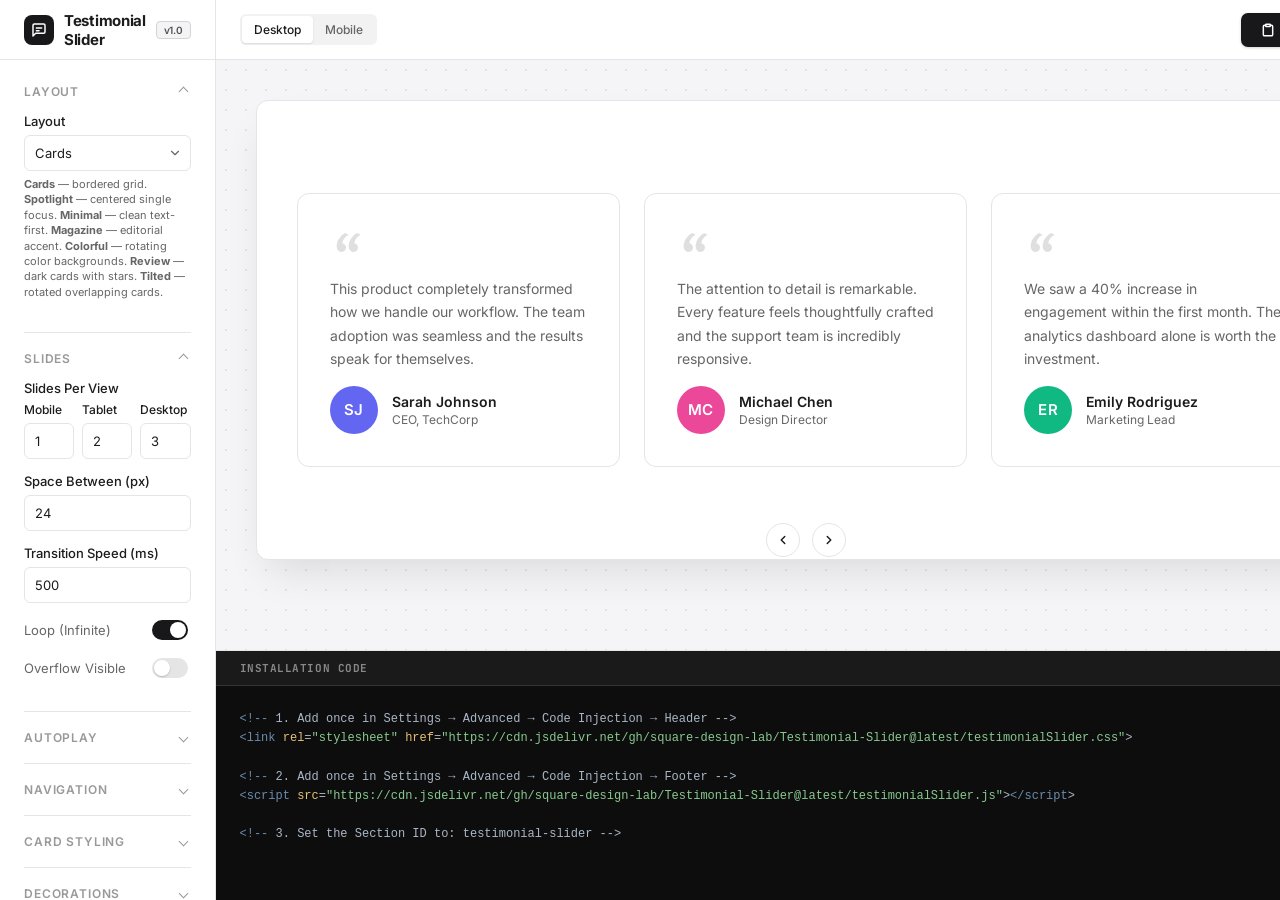
==== commit 88d4053d: "Add configurable peek amount, image sizing, loop toggle; remove hardcoded font-sizes - Overflow peek" ====
--- a/config-generator.html
+++ b/config-generator.html
@@ -472,8 +472,16 @@
                         <label>Transition Speed (ms)</label>
                         <input type="number" id="speed" value="500" min="0">
                     </div>
-                    <div class="toggle-row"><label>Loop</label><input type="checkbox" id="loop" checked></div>
+                    <div class="toggle-row"><label>Loop (Infinite)</label><input type="checkbox" id="loop" checked></div>
                     <div class="toggle-row"><label>Overflow Visible</label><input type="checkbox" id="overflowVisible"></div>
+                    <div id="overflowPeekGroup" style="display:none;">
+                        <label>Peek Amount (px)</label>
+                        <div class="control-row grid3">
+                            <div><label>Mobile</label><input type="number" id="peekMobile" value="20" min="0" max="200"></div>
+                            <div><label>Tablet</label><input type="number" id="peekTablet" value="30" min="0" max="200"></div>
+                            <div><label>Desktop</label><input type="number" id="peekDesktop" value="40" min="0" max="200"></div>
+                        </div>
+                    </div>
                 </div>
             </div>
 
@@ -482,9 +490,26 @@
                 <div class="group-header" onclick="togGroup(this)">Autoplay</div>
                 <div class="group-body">
                     <div class="toggle-row"><label>Autoplay</label><input type="checkbox" id="autoplay"></div>
+                    <div class="control-row" id="autoplayModeRow" style="display:none;">
+                        <label>Autoplay Mode</label>
+                        <select id="autoplayMode">
+                            <option value="default" selected>Default (pause between slides)</option>
+                            <option value="continuous">Continuous (marquee)</option>
+                        </select>
+                    </div>
                     <div class="control-row" id="autoplayDelayRow" style="display:none;">
                         <label>Autoplay Delay (ms)</label>
                         <input type="number" id="autoplayDelay" value="5000" min="500">
+                    </div>
+                    <div class="control-row" id="slidesPerGroupRow" style="display:none;">
+                        <label>Slides Per Transition</label>
+                        <input type="number" id="slidesPerGroup" value="1" min="1" max="5">
+                        <div class="helper-text">Number of slides to advance per autoplay step.</div>
+                    </div>
+                    <div class="control-row" id="continuousSpeedRow" style="display:none;">
+                        <label>Scroll Speed (px/s)</label>
+                        <input type="number" id="continuousSpeed" value="50" min="10" max="300" step="10">
+                        <div class="helper-text">Pixels per second. Lower = slower, higher = faster.</div>
                     </div>
                     <div class="toggle-row" id="pauseOnHoverRow" style="display:none;"><label>Pause on Hover</label><input type="checkbox" id="pauseOnHover" checked></div>
                 </div>
@@ -573,6 +598,11 @@
                         <label>Card Padding (px)</label>
                         <input type="number" id="cardPadding" value="32" min="0">
                     </div>
+                    <label style="margin-top:12px;">Image Size (px) — 0 = default</label>
+                    <div class="control-row grid3" style="grid-template-columns:1fr 1fr;">
+                        <div><label>Width</label><input type="number" id="imageWidth" value="0" min="0" max="500"></div>
+                        <div><label>Height</label><input type="number" id="imageHeight" value="0" min="0" max="500"></div>
+                    </div>
                 </div>
             </div>
 
@@ -587,6 +617,19 @@
                         <input type="number" id="starCount" value="5" min="1" max="5">
                     </div>
                     <div class="helper-text">Quote icon and star rating are mutually exclusive. Enabling one disables the other.</div>
+                </div>
+            </div>
+
+            <!-- COLORFUL PALETTE -->
+            <div class="group" id="colorfulPaletteGroup" style="display:none;">
+                <div class="group-header" onclick="togGroup(this)">Color Palette</div>
+                <div class="group-body">
+                    <div class="control-row">
+                        <label>Number of Colors</label>
+                        <input type="number" id="colorCount" value="6" min="2" max="12">
+                        <div class="helper-text">Colors repeat in pattern across slides (e.g. 3 colors → 1,2,3,1,2,3...).</div>
+                    </div>
+                    <div id="colorSwatches" style="display:flex; flex-wrap:wrap; gap:8px; margin-top:8px;"></div>
                 </div>
             </div>
 
@@ -637,8 +680,9 @@
           layout: 'cards',
           spvSm: 1, spvMd: 2, spvLg: 3,
           spaceBetween: 24, speed: 500,
-          loop: true, overflowVisible: false,
-          autoplay: false, autoplayDelay: 5000, pauseOnHover: true,
+          loop: true, overflowVisible: false, peekDesktop: 40, peekTablet: 30, peekMobile: 20,
+          imageWidth: 0, imageHeight: 0,
+          autoplay: false, autoplayDelay: 5000, autoplayMode: 'default', continuousSpeed: 50, slidesPerGroup: 1, pauseOnHover: true,
           arrows: true, arrowStyle: 'icon', prevText: 'Prev', nextText: 'Next',
           arrowsPosition: 'bottom-center',
           dots: false, dotsPosition: 'bottom-center',
@@ -679,7 +723,9 @@
             spvSm: num('spvSm'), spvMd: num('spvMd'), spvLg: num('spvLg'),
             spaceBetween: num('spaceBetween'), speed: num('speed'),
             loop: chk('loop'), overflowVisible: chk('overflowVisible'),
-            autoplay: chk('autoplay'), autoplayDelay: num('autoplayDelay'), pauseOnHover: chk('pauseOnHover'),
+            peekDesktop: num('peekDesktop'), peekTablet: num('peekTablet'), peekMobile: num('peekMobile'),
+            imageWidth: num('imageWidth'), imageHeight: num('imageHeight'),
+            autoplay: chk('autoplay'), autoplayDelay: num('autoplayDelay'), autoplayMode: val('autoplayMode'), continuousSpeed: num('continuousSpeed'), slidesPerGroup: num('slidesPerGroup'), pauseOnHover: chk('pauseOnHover'),
             arrows: chk('arrows'), arrowStyle: val('arrowStyle'),
             prevText: val('prevText'), nextText: val('nextText'),
             arrowsPosition: val('arrowsPosition'),
@@ -733,7 +779,8 @@
             let extraStyle = cardStyle;
             let extraContent = '';
             if (layout === 'colorful') {
-              const bgc = COLORFUL_PALETTE[i % COLORFUL_PALETTE.length];
+              const palette = getColorPalette();
+              const bgc = palette[i % palette.length];
               extraStyle += `; background: ${bgc} !important; border: none !important`;
             } else if (layout === 'review') {
               extraStyle += `; background: #1a3a2a !important; color: #f5f0e8 !important; border: none !important`;
@@ -866,9 +913,13 @@
           // Counter position
           document.getElementById('counterPosRow').style.display = counterOn ? 'block' : 'none';
 
-          // Autoplay delay + pause on hover
+          // Autoplay sub-options
           const autoplayOn = chk('autoplay');
-          document.getElementById('autoplayDelayRow').style.display = autoplayOn ? 'block' : 'none';
+          const isContinuous = val('autoplayMode') === 'continuous';
+          document.getElementById('autoplayModeRow').style.display = autoplayOn ? 'block' : 'none';
+          document.getElementById('autoplayDelayRow').style.display = (autoplayOn && !isContinuous) ? 'block' : 'none';
+          document.getElementById('slidesPerGroupRow').style.display = (autoplayOn && !isContinuous) ? 'block' : 'none';
+          document.getElementById('continuousSpeedRow').style.display = (autoplayOn && isContinuous) ? 'block' : 'none';
           document.getElementById('pauseOnHoverRow').style.display = autoplayOn ? 'flex' : 'none';
 
           // Card border sub-options
@@ -880,6 +931,14 @@
 
           // Mutual exclusion: quoteIcon vs starRating
           // Handled in event listeners below
+
+          // Overflow peek sub-options
+          document.getElementById('overflowPeekGroup').style.display = chk('overflowVisible') ? 'block' : 'none';
+
+          // Colorful palette group
+          const isColorful = val('layout') === 'colorful';
+          document.getElementById('colorfulPaletteGroup').style.display = isColorful ? 'block' : 'none';
+          if (isColorful) buildColorSwatches();
 
           // Position conflict logic
           updatePositionDropdowns();
@@ -917,6 +976,31 @@
           }
         }
 
+        function buildColorSwatches() {
+          const container = document.getElementById('colorSwatches');
+          const count = Math.max(2, Math.min(12, num('colorCount')));
+          const existing = container.querySelectorAll('input[type="color"]');
+          const currentColors = Array.from(existing).map(el => el.value);
+          container.innerHTML = '';
+          for (let i = 0; i < count; i++) {
+            const color = currentColors[i] || COLORFUL_PALETTE[i % COLORFUL_PALETTE.length] || '#cccccc';
+            const swatch = document.createElement('div');
+            swatch.style.cssText = 'display:flex; flex-direction:column; align-items:center; gap:4px;';
+            swatch.innerHTML = `<input type="color" id="paletteColor${i}" value="${color}" oninput="updateAll()" style="width:36px;height:36px;border:none;padding:0;cursor:pointer;border-radius:6px;"><span style="font-size:11px;opacity:0.6;">${i + 1}</span>`;
+            container.appendChild(swatch);
+          }
+        }
+
+        function getColorPalette() {
+          const count = Math.max(2, Math.min(12, num('colorCount')));
+          const colors = [];
+          for (let i = 0; i < count; i++) {
+            const el = document.getElementById('paletteColor' + i);
+            colors.push(el ? el.value : COLORFUL_PALETTE[i % COLORFUL_PALETTE.length]);
+          }
+          return colors;
+        }
+
         /* ----------------------------- mutual exclusion -------------------- */
         document.getElementById('quoteIcon').addEventListener('change', function() {
           if (this.checked) document.getElementById('starRating').checked = false;
@@ -937,36 +1021,54 @@
           const addProp = (cond, key, value) => { if (cond) props.push({ key, value }); };
 
           addProp(c.layout !== DEFAULTS.layout, 'layout', `'${c.layout}'`);
-          addProp(c.spvSm !== DEFAULTS.spvSm, 'slidesPerViewMobile', c.spvSm);
-          addProp(c.spvMd !== DEFAULTS.spvMd, 'slidesPerViewTablet', c.spvMd);
+          addProp(c.spvSm !== DEFAULTS.spvSm, 'mobileSlides', c.spvSm);
+          addProp(c.spvMd !== DEFAULTS.spvMd, 'tabletSlides', c.spvMd);
           addProp(c.spvLg !== DEFAULTS.spvLg, 'slidesPerView', c.spvLg);
           addProp(c.spaceBetween !== DEFAULTS.spaceBetween, 'spaceBetween', c.spaceBetween);
           addProp(c.speed !== DEFAULTS.speed, 'speed', c.speed);
           addProp(c.loop !== DEFAULTS.loop, 'loop', c.loop);
-          addProp(c.overflowVisible !== DEFAULTS.overflowVisible, 'overflowVisible', c.overflowVisible);
+          addProp(c.overflowVisible !== DEFAULTS.overflowVisible, 'overflow', c.overflowVisible);
+          addProp(c.overflowVisible && c.peekDesktop !== DEFAULTS.peekDesktop, 'overflowPeek', c.peekDesktop);
+          addProp(c.overflowVisible && c.peekTablet !== DEFAULTS.peekTablet, 'overflowPeekTablet', c.peekTablet);
+          addProp(c.overflowVisible && c.peekMobile !== DEFAULTS.peekMobile, 'overflowPeekMobile', c.peekMobile);
+          addProp(c.imageWidth !== DEFAULTS.imageWidth, 'imageWidth', c.imageWidth);
+          addProp(c.imageHeight !== DEFAULTS.imageHeight, 'imageHeight', c.imageHeight);
           addProp(c.autoplay !== DEFAULTS.autoplay, 'autoplay', c.autoplay);
-          addProp(c.autoplay && c.autoplayDelay !== DEFAULTS.autoplayDelay, 'autoplayDelay', c.autoplayDelay);
+          addProp(c.autoplay && c.autoplayMode !== DEFAULTS.autoplayMode, 'autoplayMode', `'${c.autoplayMode}'`);
+          addProp(c.autoplay && c.autoplayMode === 'continuous' && c.continuousSpeed !== DEFAULTS.continuousSpeed, 'continuousSpeed', c.continuousSpeed);
+          addProp(c.autoplay && c.autoplayMode !== 'continuous' && c.autoplayDelay !== DEFAULTS.autoplayDelay, 'autoplayDelay', c.autoplayDelay);
+          addProp(c.autoplay && c.autoplayMode !== 'continuous' && c.slidesPerGroup !== DEFAULTS.slidesPerGroup, 'slidesPerGroup', c.slidesPerGroup);
           addProp(c.autoplay && c.pauseOnHover !== DEFAULTS.pauseOnHover, 'pauseOnHover', c.pauseOnHover);
           addProp(c.arrows !== DEFAULTS.arrows, 'arrows', c.arrows);
           addProp(c.arrows && c.arrowStyle !== DEFAULTS.arrowStyle, 'arrowStyle', `'${c.arrowStyle}'`);
-          addProp(c.arrows && c.arrowStyle === 'text' && c.prevText !== DEFAULTS.prevText, 'prevText', `'${c.prevText}'`);
-          addProp(c.arrows && c.arrowStyle === 'text' && c.nextText !== DEFAULTS.nextText, 'nextText', `'${c.nextText}'`);
+          addProp(c.arrows && c.arrowStyle === 'text' && c.prevText !== DEFAULTS.prevText, 'arrowPrevText', `'${c.prevText}'`);
+          addProp(c.arrows && c.arrowStyle === 'text' && c.nextText !== DEFAULTS.nextText, 'arrowNextText', `'${c.nextText}'`);
           addProp(c.arrows && c.arrowsPosition !== DEFAULTS.arrowsPosition, 'arrowsPosition', `'${c.arrowsPosition}'`);
           addProp(c.dots !== DEFAULTS.dots, 'dots', c.dots);
           addProp(c.dots && c.dotsPosition !== DEFAULTS.dotsPosition, 'dotsPosition', `'${c.dotsPosition}'`);
           addProp(c.counter !== DEFAULTS.counter, 'counter', c.counter);
           addProp(c.counter && c.counterPosition !== DEFAULTS.counterPosition, 'counterPosition', `'${c.counterPosition}'`);
           addProp(c.cardBorder !== DEFAULTS.cardBorder, 'cardBorder', c.cardBorder);
-          addProp(c.cardBorder && c.borderWidth !== DEFAULTS.borderWidth, 'borderWidth', c.borderWidth);
-          addProp(c.cardBorder && c.borderColor !== DEFAULTS.borderColor, 'borderColor', `'${c.borderColor}'`);
-          addProp(c.borderRadius !== DEFAULTS.borderRadius, 'borderRadius', c.borderRadius);
+          addProp(c.cardBorder && c.borderWidth !== DEFAULTS.borderWidth, 'cardBorderWidth', c.borderWidth);
+          addProp(c.cardBorder && c.borderColor !== DEFAULTS.borderColor, 'cardBorderColor', `'${c.borderColor}'`);
+          addProp(c.borderRadius !== DEFAULTS.borderRadius, 'cardBorderRadius', c.borderRadius);
           addProp(c.cardBgTransparent, 'cardBackground', `'transparent'`);
           addProp(!c.cardBgTransparent && c.cardBg !== DEFAULTS.cardBg, 'cardBackground', `'${c.cardBg}'`);
           addProp(c.cardPadding !== DEFAULTS.cardPadding, 'cardPadding', c.cardPadding);
-          addProp(c.quoteIcon !== DEFAULTS.quoteIcon, 'quoteIcon', c.quoteIcon);
-          addProp(c.starRating !== DEFAULTS.starRating, 'starRating', c.starRating);
+          addProp(c.quoteIcon !== DEFAULTS.quoteIcon, 'showQuoteIcon', c.quoteIcon);
+          addProp(c.starRating !== DEFAULTS.starRating, 'showStarRating', c.starRating);
           addProp(c.starRating && c.starCount !== DEFAULTS.starCount, 'starCount', c.starCount);
-          addProp(c.roleSource !== DEFAULTS.roleSource, 'roleSource', `'${c.roleSource}'`);
+          addProp(c.roleSource !== DEFAULTS.roleSource, 'roleField', `'${c.roleSource}'`);
+
+          // Colorful palette
+          if (c.layout === 'colorful') {
+            const palette = getColorPalette();
+            const defaultPalette = COLORFUL_PALETTE.slice(0, palette.length);
+            const changed = palette.length !== COLORFUL_PALETTE.length || palette.some((c, i) => c !== defaultPalette[i]);
+            if (changed) {
+              addProp(true, 'colorPalette', '[' + palette.map(c => `'${c}'`).join(', ') + ']');
+            }
+          }
 
           let configBlock = '';
           if (props.length > 0) {
--- a/testimonialSlider.css
+++ b/testimonialSlider.css
@@ -52,10 +52,59 @@
 .sdl-ts-wrapper .swiper {
   overflow: hidden;
   width: 100%;
+  padding: 2px;
+  margin: -2px;
 }
 
 .sdl-ts-wrapper.sdl-ts-overflow .swiper {
   overflow: visible;
+}
+
+.sdl-ts-overflow-peek {
+  position: absolute;
+  top: 0;
+  right: 0;
+  height: 100%;
+  pointer-events: none;
+  z-index: 0;
+  overflow: hidden;
+  width: var(--sdl-ts-peek, 40px);
+  transform: translateX(calc(100% + var(--sdl-ts-gap, 24px)));
+}
+
+.sdl-ts-overflow-peek .swiper-slide {
+  width: var(--sdl-ts-slide-width, 100%) !important;
+  height: 100%;
+}
+
+@media (max-width: 1023px) {
+  .sdl-ts-overflow-peek {
+    width: var(--sdl-ts-peek-tablet, 30px);
+  }
+}
+
+@media (max-width: 767px) {
+  .sdl-ts-overflow-peek {
+    width: var(--sdl-ts-peek-mobile, 20px);
+  }
+}
+
+.sdl-ts-wrapper.sdl-ts-continuous .swiper {
+  overflow: hidden;
+}
+
+.sdl-ts-wrapper.sdl-ts-continuous .swiper-wrapper {
+  display: flex !important;
+  width: max-content !important;
+}
+
+.sdl-ts-wrapper .swiper:focus {
+  outline: 2px solid currentColor;
+  outline-offset: 4px;
+}
+
+.sdl-ts-wrapper .swiper:focus:not(:focus-visible) {
+  outline: none;
 }
 
 .sdl-ts-wrapper.sdl-ts-has-bottom-nav {
@@ -99,7 +148,6 @@
 
 .sdl-ts-quote {
   flex: 1;
-  font-size: 1em;
   line-height: 1.6;
   margin: 0 0 24px 0 !important;
 }
@@ -112,8 +160,8 @@
 }
 
 .sdl-ts-avatar {
-  width: 48px !important;
-  height: 48px !important;
+  width: var(--sdl-ts-img-w, 48px) !important;
+  height: var(--sdl-ts-img-h, 48px) !important;
   border-radius: 50% !important;
   object-fit: cover !important;
   flex-shrink: 0;
@@ -126,12 +174,10 @@
 
 .sdl-ts-name {
   font-weight: 600;
-  font-size: 0.95em;
   line-height: 1.3;
 }
 
 .sdl-ts-role {
-  font-size: 0.85em;
   opacity: 0.6;
   line-height: 1.3;
   margin-top: 2px;
@@ -157,7 +203,6 @@
 }
 
 .sdl-ts-spotlight .sdl-ts-quote {
-  font-size: 1.35em;
   line-height: 1.7;
   margin: 0 0 32px 0 !important;
   font-style: italic;
@@ -170,8 +215,8 @@
 }
 
 .sdl-ts-spotlight .sdl-ts-avatar {
-  width: 56px !important;
-  height: 56px !important;
+  width: var(--sdl-ts-img-w, 56px) !important;
+  height: var(--sdl-ts-img-h, 56px) !important;
 }
 
 
@@ -190,7 +235,6 @@
 }
 
 .sdl-ts-minimal-card .sdl-ts-number {
-  font-size: 2em;
   font-weight: 700;
   opacity: 0.1;
   line-height: 1;
@@ -199,7 +243,6 @@
 
 .sdl-ts-minimal-card .sdl-ts-quote {
   flex: 1;
-  font-size: 1em;
   line-height: 1.6;
   margin: 0 0 24px 0 !important;
 }
@@ -247,13 +290,8 @@
 }
 
 .sdl-ts-magazine-content .sdl-ts-quote {
-  font-size: 1.15em;
   line-height: 1.7;
   margin: 16px 0 24px 0 !important;
-}
-
-.sdl-ts-magazine-content .sdl-ts-name {
-  font-size: 1.05em;
 }
 
 
@@ -272,7 +310,6 @@
 
 .sdl-ts-colorful-card .sdl-ts-quote {
   flex: 1;
-  font-size: 1.05em;
   line-height: 1.6;
   margin: 0 0 24px 0 !important;
   color: #000;
@@ -285,12 +322,10 @@
 
 .sdl-ts-colorful-card .sdl-ts-name {
   font-weight: 700;
-  font-size: 1.1em;
   color: #000;
 }
 
 .sdl-ts-colorful-card .sdl-ts-role {
-  font-size: 0.9em;
   color: #000;
   opacity: 0.7;
 }
@@ -315,7 +350,6 @@
 
 .sdl-ts-review-tag {
   display: inline-block;
-  font-size: 0.75em;
   text-transform: lowercase;
   letter-spacing: 0.03em;
   opacity: 0.7;
@@ -324,14 +358,12 @@
 
 .sdl-ts-review-card .sdl-ts-quote {
   flex: 1;
-  font-size: 0.95em;
   line-height: 1.6;
   margin: 0 0 24px 0 !important;
 }
 
 .sdl-ts-review-card .sdl-ts-name {
   margin-top: auto;
-  font-size: 0.85em;
   text-transform: uppercase;
   letter-spacing: 0.05em;
   opacity: 0.7;
@@ -361,7 +393,6 @@
 
 .sdl-ts-tilted-card .sdl-ts-quote {
   flex: 1;
-  font-size: 0.95em;
   line-height: 1.6;
   margin: 0 0 20px 0 !important;
   color: #fff;
@@ -376,12 +407,10 @@
 
 .sdl-ts-tilted-card .sdl-ts-name {
   font-weight: 600;
-  font-size: 1em;
   color: #fff;
 }
 
 .sdl-ts-tilted-card .sdl-ts-role {
-  font-size: 0.85em;
   color: rgba(255, 255, 255, 0.7);
   margin-top: 4px;
 }
@@ -530,11 +559,6 @@
     padding: 24px;
   }
 
-  /* Spotlight quote scales down */
-  .sdl-ts-spotlight .sdl-ts-quote {
-    font-size: 1.1em;
-  }
-
   /* Smaller arrows on mobile */
   .sdl-ts-arrow-prev,
   .sdl-ts-arrow-next {
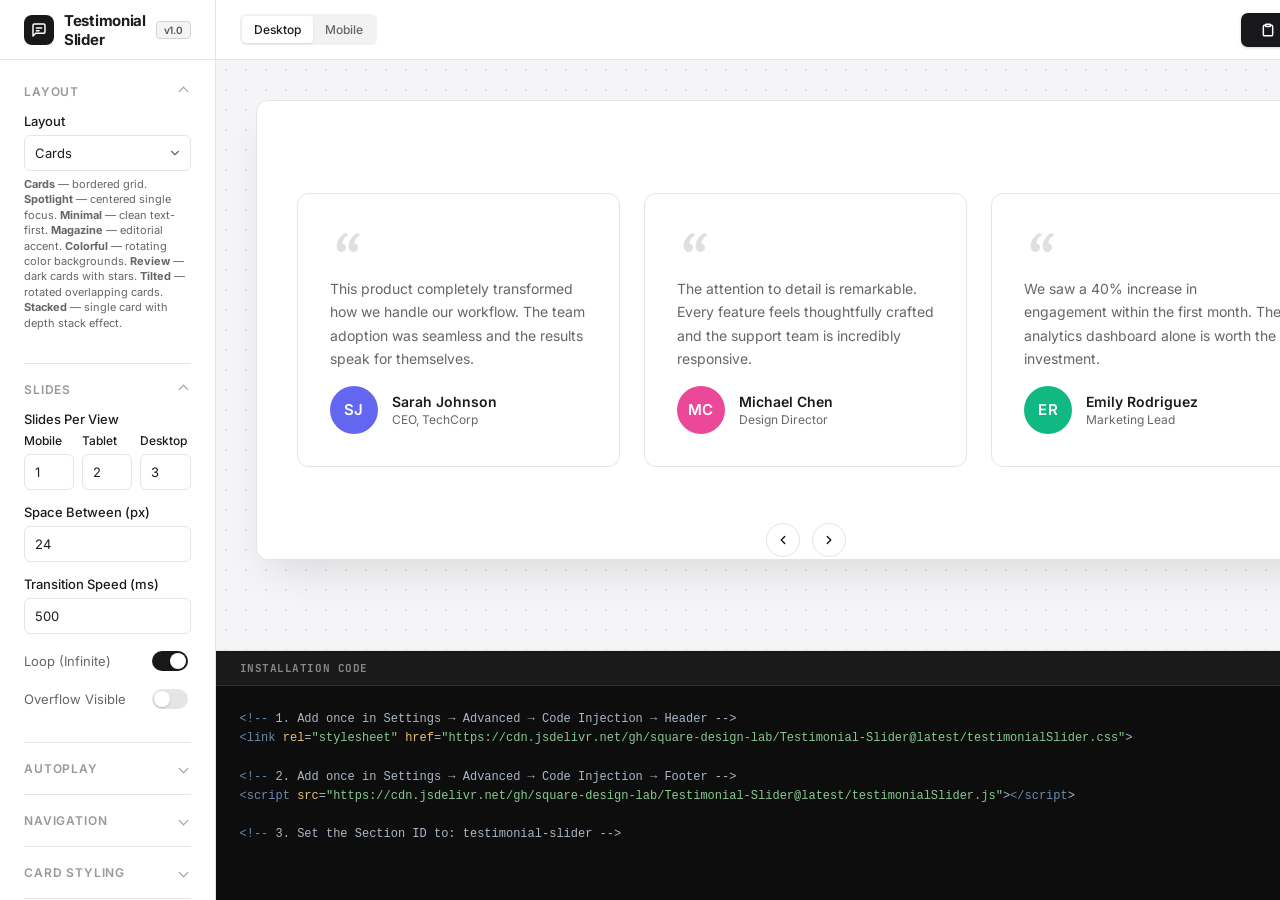
==== commit e295dbad: "Add stacked card layout and trackpad swipe support - New 'stacked' layout using Swiper EffectCards (" ====
--- a/config-generator.html
+++ b/config-generator.html
@@ -363,6 +363,15 @@
         .layout-tilted .pv-quote-icon svg { fill: #fff !important; opacity: 0.3; }
         .layout-tilted .pv-tilted-divider { width: 40px; height: 2px; background: rgba(255,255,255,0.4); margin: 4px 0; order: 1; }
 
+        .layout-stacked .swiper { overflow: hidden; max-width: 420px; margin: 0 auto; }
+        .layout-stacked .swiper-wrapper { overflow: hidden !important; }
+        .layout-stacked .swiper-slide { max-width: 420px; }
+        .layout-stacked .pv-card { text-align: center; align-items: center; padding: 40px 36px; position: relative; }
+        .layout-stacked .pv-card-header { flex-direction: column; gap: 8px; order: 2; }
+        .layout-stacked .pv-author-info { align-items: center; }
+        .layout-stacked .pv-avatar { width: 56px; height: 56px; font-size: 18px; }
+        .layout-stacked .pv-quote { font-size: 16px; line-height: 1.7; }
+
         /* Navigation elements in preview */
         .pv-nav-wrapper {
             display: flex; align-items: center; gap: 12px;
@@ -448,8 +457,9 @@
                             <option value="colorful">Colorful</option>
                             <option value="review">Review</option>
                             <option value="tilted">Tilted</option>
+                            <option value="stacked">Stacked</option>
                         </select>
-                        <div class="helper-text"><strong>Cards</strong> — bordered grid. <strong>Spotlight</strong> — centered single focus. <strong>Minimal</strong> — clean text-first. <strong>Magazine</strong> — editorial accent. <strong>Colorful</strong> — rotating color backgrounds. <strong>Review</strong> — dark cards with stars. <strong>Tilted</strong> — rotated overlapping cards.</div>
+                        <div class="helper-text"><strong>Cards</strong> — bordered grid. <strong>Spotlight</strong> — centered single focus. <strong>Minimal</strong> — clean text-first. <strong>Magazine</strong> — editorial accent. <strong>Colorful</strong> — rotating color backgrounds. <strong>Review</strong> — dark cards with stars. <strong>Tilted</strong> — rotated overlapping cards. <strong>Stacked</strong> — single card with depth stack effect.</div>
                     </div>
                 </div>
             </div>
@@ -750,7 +760,7 @@
           const isMobile = host.classList.contains('mobile');
           const layout = cfg.layout;
           let spv = Math.max(1, isMobile ? cfg.spvSm : cfg.spvLg);
-          if (layout === 'spotlight' || layout === 'magazine') spv = 1;
+          if (layout === 'spotlight' || layout === 'magazine' || layout === 'stacked') spv = 1;
           let gap = cfg.spaceBetween;
           if (layout === 'tilted') { spv = isMobile ? 2 : 4; gap = -15; }
 
--- a/testimonialSlider.css
+++ b/testimonialSlider.css
@@ -413,6 +413,49 @@
 .sdl-ts-tilted-card .sdl-ts-role {
   color: rgba(255, 255, 255, 0.7);
   margin-top: 4px;
+}
+
+
+/* ──────────────────────────────────────────────────────────────────
+ *  5e. STACKED LAYOUT
+ * ────────────────────────────────────────────────────────────── */
+
+.sdl-ts-stacked-card {
+  display: flex;
+  flex-direction: column;
+  height: 100%;
+  padding: var(--sdl-ts-card-padding, 40px);
+  box-sizing: border-box;
+  border-radius: var(--sdl-ts-card-radius, 16px);
+  background: var(--sdl-ts-card-bg, #f5f5f5);
+  border: var(--sdl-ts-card-border, none);
+}
+
+.sdl-ts-stacked-card .sdl-ts-quote-icon {
+  margin-bottom: 20px;
+}
+
+.sdl-ts-stacked-card .sdl-ts-stars {
+  margin-bottom: 16px;
+}
+
+.sdl-ts-stacked-card .sdl-ts-quote {
+  flex: 1;
+  line-height: 1.7;
+  margin: 0 0 28px 0 !important;
+}
+
+.sdl-ts-stacked-card .sdl-ts-author {
+  display: flex;
+  align-items: center;
+  gap: 14px;
+  margin-top: auto;
+}
+
+.sdl-ts-wrapper.sdl-ts-layout-stacked .swiper {
+  overflow: visible;
+  max-width: 500px;
+  margin: 0 auto;
 }
 
 
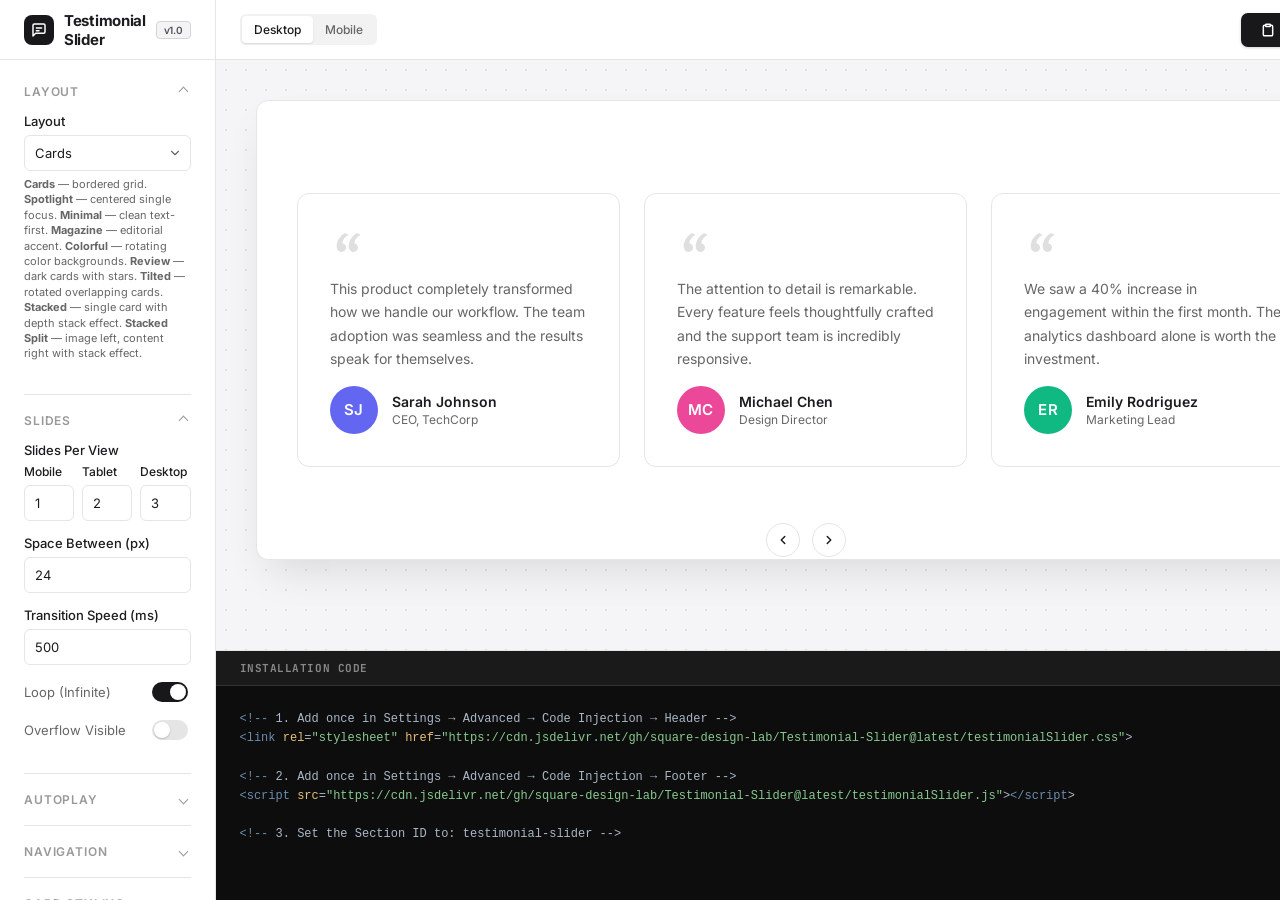
==== commit 006c9dd3: "Fix editor visibility, stacked effect, add stacked-split layout and center arrows - Fix summary bloc" ====
--- a/config-generator.html
+++ b/config-generator.html
@@ -372,6 +372,18 @@
         .layout-stacked .pv-avatar { width: 56px; height: 56px; font-size: 18px; }
         .layout-stacked .pv-quote { font-size: 16px; line-height: 1.7; }
 
+        .layout-stacked-split .swiper { overflow: hidden; max-width: 480px; margin: 0 auto; }
+        .layout-stacked-split .swiper-wrapper { overflow: hidden !important; }
+        .layout-stacked-split .swiper-slide { max-width: 480px; }
+        .layout-stacked-split .pv-split-card { display: flex; flex-direction: row; align-items: center; gap: 24px; }
+        .layout-stacked-split .pv-split-image { flex: 0 0 auto; width: 100px; height: 100px; border-radius: 12px; display: flex; align-items: center; justify-content: center; font-size: 24px; font-weight: 600; color: #fff; }
+        .layout-stacked-split .pv-split-content { flex: 1; display: flex; flex-direction: column; gap: 10px; min-width: 0; }
+        .layout-stacked-split .pv-split-content .pv-quote { font-size: 14px; line-height: 1.6; }
+        .layout-stacked-split .pv-split-content .pv-author-info { margin-top: 4px; }
+
+        .pv-nav-wrapper.pos-center { top: 50%; left: 0; right: 0; transform: translateY(-50%); display: flex; justify-content: space-between; pointer-events: none; width: 100%; }
+        .pv-nav-wrapper.pos-center .pv-arrow-btn, .pv-nav-wrapper.pos-center .pv-arrow-text { pointer-events: auto; }
+
         /* Navigation elements in preview */
         .pv-nav-wrapper {
             display: flex; align-items: center; gap: 12px;
@@ -458,8 +470,9 @@
                             <option value="review">Review</option>
                             <option value="tilted">Tilted</option>
                             <option value="stacked">Stacked</option>
+                            <option value="stacked-split">Stacked Split</option>
                         </select>
-                        <div class="helper-text"><strong>Cards</strong> — bordered grid. <strong>Spotlight</strong> — centered single focus. <strong>Minimal</strong> — clean text-first. <strong>Magazine</strong> — editorial accent. <strong>Colorful</strong> — rotating color backgrounds. <strong>Review</strong> — dark cards with stars. <strong>Tilted</strong> — rotated overlapping cards. <strong>Stacked</strong> — single card with depth stack effect.</div>
+                        <div class="helper-text"><strong>Cards</strong> — bordered grid. <strong>Spotlight</strong> — centered single focus. <strong>Minimal</strong> — clean text-first. <strong>Magazine</strong> — editorial accent. <strong>Colorful</strong> — rotating color backgrounds. <strong>Review</strong> — dark cards with stars. <strong>Tilted</strong> — rotated overlapping cards. <strong>Stacked</strong> — single card with depth stack effect. <strong>Stacked Split</strong> — image left, content right with stack effect.</div>
                     </div>
                 </div>
             </div>
@@ -554,6 +567,7 @@
                             <option value="top-center">Top Center</option>
                             <option value="top-left">Top Left</option>
                             <option value="top-right">Top Right</option>
+                            <option value="center">Center (Left/Right)</option>
                         </select>
                     </div>
                     <div class="toggle-row"><label>Show Dots</label><input type="checkbox" id="dots"></div>
@@ -760,7 +774,7 @@
           const isMobile = host.classList.contains('mobile');
           const layout = cfg.layout;
           let spv = Math.max(1, isMobile ? cfg.spvSm : cfg.spvLg);
-          if (layout === 'spotlight' || layout === 'magazine' || layout === 'stacked') spv = 1;
+          if (layout === 'spotlight' || layout === 'magazine' || layout === 'stacked' || layout === 'stacked-split') spv = 1;
           let gap = cfg.spaceBetween;
           if (layout === 'tilted') { spv = isMobile ? 2 : 4; gap = -15; }
 
@@ -804,6 +818,15 @@
             const slideW = layout === 'tilted'
               ? `width:calc((100% - ${Math.max(0,(spv-1)*Math.abs(gap))}px) / ${spv})`
               : `width:calc((100% - ${(spv-1)*Math.max(0,gap)}px) / ${spv})`;
+
+            if (layout === 'stacked-split') {
+              return `<div class="swiper-slide" style="${slideW}">
+                <div class="pv-card pv-split-card" style="${extraStyle}">
+                  <div class="pv-split-image" style="background:${color}">${initials}</div>
+                  <div class="pv-split-content">${decoration}${quote}<div class="pv-author-info"><div class="pv-name">${t.name}</div><div class="pv-role">${t.role}</div></div></div>
+                </div>
+              </div>`;
+            }
 
             return `<div class="swiper-slide" style="${slideW}">
               <div class="pv-card" style="${extraStyle}">${decoration}${quote}${extraContent}${header}</div>
--- a/testimonialSlider.css
+++ b/testimonialSlider.css
@@ -452,10 +452,89 @@
   margin-top: auto;
 }
 
-.sdl-ts-wrapper.sdl-ts-layout-stacked .swiper {
-  overflow: visible;
+.sdl-ts-wrapper.sdl-ts-layout-stacked .swiper,
+.sdl-ts-wrapper.sdl-ts-layout-stacked-split .swiper {
+  overflow: visible !important;
   max-width: 500px;
   margin: 0 auto;
+}
+
+.sdl-ts-wrapper.sdl-ts-layout-stacked,
+.sdl-ts-wrapper.sdl-ts-layout-stacked-split {
+  overflow: hidden;
+}
+
+.sdl-ts-wrapper.sdl-ts-layout-stacked .swiper-slide,
+.sdl-ts-wrapper.sdl-ts-layout-stacked-split .swiper-slide {
+  height: initial !important;
+}
+
+
+/* ──────────────────────────────────────────────────────────────────
+ *  5f. STACKED SPLIT LAYOUT (image left + content right)
+ * ────────────────────────────────────────────────────────────── */
+
+.sdl-ts-stacked-split-card {
+  display: flex;
+  align-items: center;
+  gap: 32px;
+  height: 100%;
+  padding: var(--sdl-ts-card-padding, 40px);
+  box-sizing: border-box;
+  border-radius: var(--sdl-ts-card-radius, 16px);
+  background: var(--sdl-ts-card-bg, #f5f5f5);
+  border: var(--sdl-ts-card-border, none);
+}
+
+.sdl-ts-stacked-split-card .sdl-ts-split-image {
+  flex: 0 0 auto;
+  width: var(--sdl-ts-img-w, 120px);
+  height: var(--sdl-ts-img-h, 120px);
+  border-radius: var(--sdl-ts-card-radius, 16px);
+  object-fit: cover;
+}
+
+.sdl-ts-stacked-split-card .sdl-ts-split-image-placeholder {
+  flex: 0 0 auto;
+  width: var(--sdl-ts-img-w, 120px);
+  height: var(--sdl-ts-img-h, 120px);
+  border-radius: var(--sdl-ts-card-radius, 16px);
+  background: #ddd;
+  display: flex;
+  align-items: center;
+  justify-content: center;
+  font-size: 32px;
+  font-weight: 600;
+  color: #999;
+}
+
+.sdl-ts-stacked-split-card .sdl-ts-split-content {
+  flex: 1;
+  display: flex;
+  flex-direction: column;
+  min-width: 0;
+}
+
+.sdl-ts-stacked-split-card .sdl-ts-quote {
+  flex: 1;
+  line-height: 1.7;
+  margin: 0 0 16px 0 !important;
+}
+
+.sdl-ts-stacked-split-card .sdl-ts-author-info {
+  margin-top: auto;
+}
+
+@media (max-width: 600px) {
+  .sdl-ts-stacked-split-card {
+    flex-direction: column;
+    text-align: center;
+  }
+  .sdl-ts-stacked-split-card .sdl-ts-split-image,
+  .sdl-ts-stacked-split-card .sdl-ts-split-image-placeholder {
+    width: var(--sdl-ts-img-w, 80px) !important;
+    height: var(--sdl-ts-img-h, 80px) !important;
+  }
 }
 
 
@@ -581,6 +660,23 @@
   right: 0;
 }
 
+.sdl-ts-nav-center {
+  top: 50%;
+  left: 0;
+  right: 0;
+  transform: translateY(-50%);
+  display: flex;
+  justify-content: space-between;
+  pointer-events: none;
+  width: 100%;
+}
+
+.sdl-ts-nav-center .sdl-ts-arrow-prev,
+.sdl-ts-nav-center .sdl-ts-arrow-next,
+.sdl-ts-nav-center .sdl-ts-arrow-text-btn {
+  pointer-events: auto;
+}
+
 
 /* ──────────────────────────────────────────────────────────────────
  *  12. RESPONSIVE (mobile <= 767px)
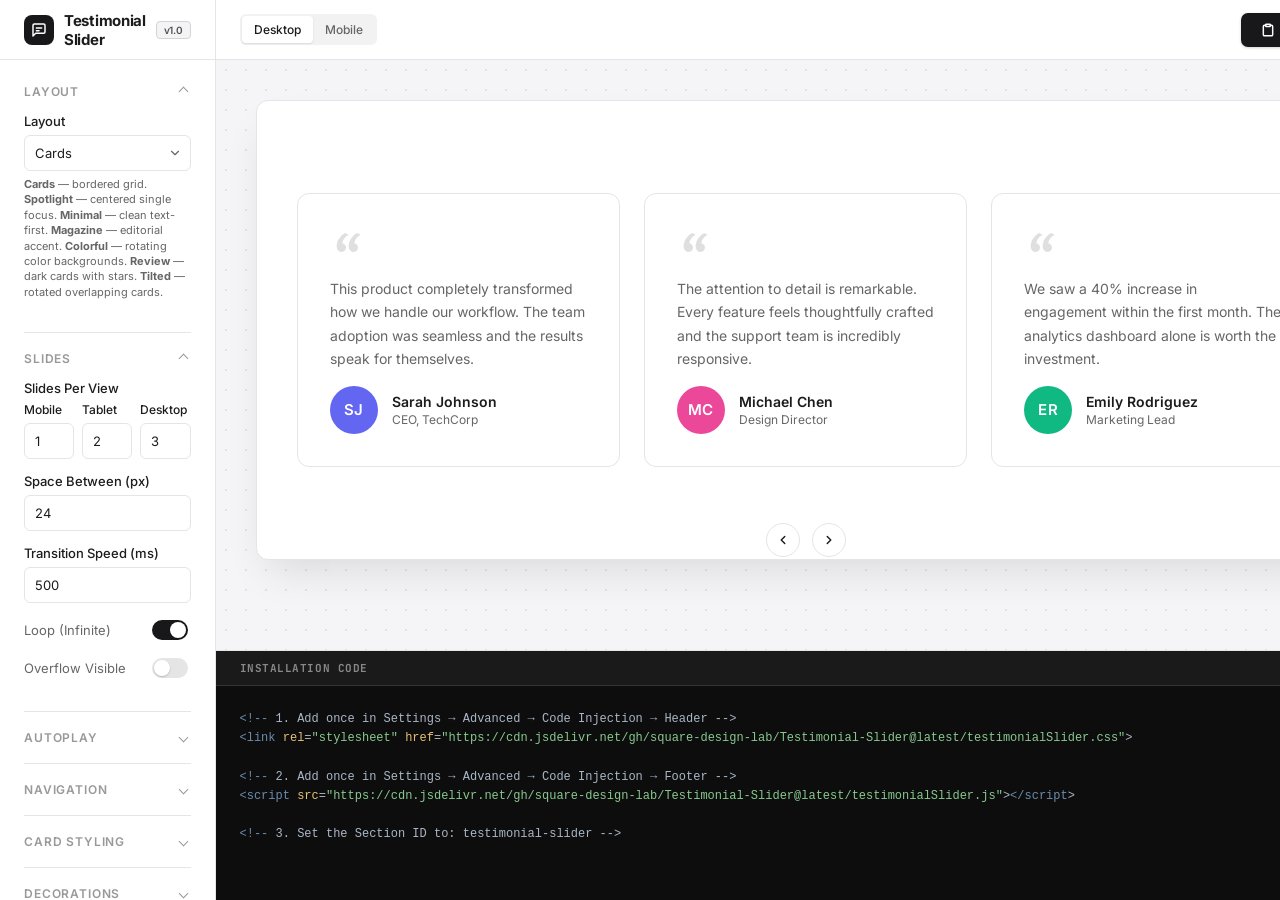
==== commit 15cb8540: "Remove stacked layout and fix edit mode blank summary block - Remove stacked and stacked-split layou" ====
--- a/config-generator.html
+++ b/config-generator.html
@@ -363,24 +363,6 @@
         .layout-tilted .pv-quote-icon svg { fill: #fff !important; opacity: 0.3; }
         .layout-tilted .pv-tilted-divider { width: 40px; height: 2px; background: rgba(255,255,255,0.4); margin: 4px 0; order: 1; }
 
-        .layout-stacked .swiper { overflow: hidden; max-width: 420px; margin: 0 auto; }
-        .layout-stacked .swiper-wrapper { overflow: hidden !important; }
-        .layout-stacked .swiper-slide { max-width: 420px; }
-        .layout-stacked .pv-card { text-align: center; align-items: center; padding: 40px 36px; position: relative; }
-        .layout-stacked .pv-card-header { flex-direction: column; gap: 8px; order: 2; }
-        .layout-stacked .pv-author-info { align-items: center; }
-        .layout-stacked .pv-avatar { width: 56px; height: 56px; font-size: 18px; }
-        .layout-stacked .pv-quote { font-size: 16px; line-height: 1.7; }
-
-        .layout-stacked-split .swiper { overflow: hidden; max-width: 480px; margin: 0 auto; }
-        .layout-stacked-split .swiper-wrapper { overflow: hidden !important; }
-        .layout-stacked-split .swiper-slide { max-width: 480px; }
-        .layout-stacked-split .pv-split-card { display: flex; flex-direction: row; align-items: center; gap: 24px; }
-        .layout-stacked-split .pv-split-image { flex: 0 0 auto; width: 100px; height: 100px; border-radius: 12px; display: flex; align-items: center; justify-content: center; font-size: 24px; font-weight: 600; color: #fff; }
-        .layout-stacked-split .pv-split-content { flex: 1; display: flex; flex-direction: column; gap: 10px; min-width: 0; }
-        .layout-stacked-split .pv-split-content .pv-quote { font-size: 14px; line-height: 1.6; }
-        .layout-stacked-split .pv-split-content .pv-author-info { margin-top: 4px; }
-
         .pv-nav-wrapper.pos-center { top: 50%; left: 0; right: 0; transform: translateY(-50%); display: flex; justify-content: space-between; pointer-events: none; width: 100%; }
         .pv-nav-wrapper.pos-center .pv-arrow-btn, .pv-nav-wrapper.pos-center .pv-arrow-text { pointer-events: auto; }
 
@@ -469,10 +451,8 @@
                             <option value="colorful">Colorful</option>
                             <option value="review">Review</option>
                             <option value="tilted">Tilted</option>
-                            <option value="stacked">Stacked</option>
-                            <option value="stacked-split">Stacked Split</option>
                         </select>
-                        <div class="helper-text"><strong>Cards</strong> — bordered grid. <strong>Spotlight</strong> — centered single focus. <strong>Minimal</strong> — clean text-first. <strong>Magazine</strong> — editorial accent. <strong>Colorful</strong> — rotating color backgrounds. <strong>Review</strong> — dark cards with stars. <strong>Tilted</strong> — rotated overlapping cards. <strong>Stacked</strong> — single card with depth stack effect. <strong>Stacked Split</strong> — image left, content right with stack effect.</div>
+                        <div class="helper-text"><strong>Cards</strong> — bordered grid. <strong>Spotlight</strong> — centered single focus. <strong>Minimal</strong> — clean text-first. <strong>Magazine</strong> — editorial accent. <strong>Colorful</strong> — rotating color backgrounds. <strong>Review</strong> — dark cards with stars. <strong>Tilted</strong> — rotated overlapping cards.</div>
                     </div>
                 </div>
             </div>
@@ -496,7 +476,7 @@
                         <input type="number" id="speed" value="500" min="0">
                     </div>
                     <div class="toggle-row"><label>Loop (Infinite)</label><input type="checkbox" id="loop" checked></div>
-                    <div class="toggle-row"><label>Overflow Visible</label><input type="checkbox" id="overflowVisible"></div>
+                    <div class="toggle-row" id="overflowRow"><label>Overflow Visible</label><input type="checkbox" id="overflowVisible"></div>
                     <div id="overflowPeekGroup" style="display:none;">
                         <label>Peek Amount (px)</label>
                         <div class="control-row grid3">
@@ -774,7 +754,7 @@
           const isMobile = host.classList.contains('mobile');
           const layout = cfg.layout;
           let spv = Math.max(1, isMobile ? cfg.spvSm : cfg.spvLg);
-          if (layout === 'spotlight' || layout === 'magazine' || layout === 'stacked' || layout === 'stacked-split') spv = 1;
+          if (layout === 'spotlight' || layout === 'magazine') spv = 1;
           let gap = cfg.spaceBetween;
           if (layout === 'tilted') { spv = isMobile ? 2 : 4; gap = -15; }
 
@@ -818,15 +798,6 @@
             const slideW = layout === 'tilted'
               ? `width:calc((100% - ${Math.max(0,(spv-1)*Math.abs(gap))}px) / ${spv})`
               : `width:calc((100% - ${(spv-1)*Math.max(0,gap)}px) / ${spv})`;
-
-            if (layout === 'stacked-split') {
-              return `<div class="swiper-slide" style="${slideW}">
-                <div class="pv-card pv-split-card" style="${extraStyle}">
-                  <div class="pv-split-image" style="background:${color}">${initials}</div>
-                  <div class="pv-split-content">${decoration}${quote}<div class="pv-author-info"><div class="pv-name">${t.name}</div><div class="pv-role">${t.role}</div></div></div>
-                </div>
-              </div>`;
-            }
 
             return `<div class="swiper-slide" style="${slideW}">
               <div class="pv-card" style="${extraStyle}">${decoration}${quote}${extraContent}${header}</div>
--- a/testimonialSlider.css
+++ b/testimonialSlider.css
@@ -22,6 +22,10 @@
 section[id^="testimonial-slider"][data-sdl-ts-state="ready"] .summary-block-wrapper {
   opacity: 1;
 }
+body.sqs-edit-mode section[id^="testimonial-slider"] .summary-block-wrapper,
+body.sqs-edit-mode-active section[id^="testimonial-slider"] .summary-block-wrapper {
+  opacity: 1 !important;
+}
 
 
 /* ──────────────────────────────────────────────────────────────────
@@ -413,128 +417,6 @@
 .sdl-ts-tilted-card .sdl-ts-role {
   color: rgba(255, 255, 255, 0.7);
   margin-top: 4px;
-}
-
-
-/* ──────────────────────────────────────────────────────────────────
- *  5e. STACKED LAYOUT
- * ────────────────────────────────────────────────────────────── */
-
-.sdl-ts-stacked-card {
-  display: flex;
-  flex-direction: column;
-  height: 100%;
-  padding: var(--sdl-ts-card-padding, 40px);
-  box-sizing: border-box;
-  border-radius: var(--sdl-ts-card-radius, 16px);
-  background: var(--sdl-ts-card-bg, #f5f5f5);
-  border: var(--sdl-ts-card-border, none);
-}
-
-.sdl-ts-stacked-card .sdl-ts-quote-icon {
-  margin-bottom: 20px;
-}
-
-.sdl-ts-stacked-card .sdl-ts-stars {
-  margin-bottom: 16px;
-}
-
-.sdl-ts-stacked-card .sdl-ts-quote {
-  flex: 1;
-  line-height: 1.7;
-  margin: 0 0 28px 0 !important;
-}
-
-.sdl-ts-stacked-card .sdl-ts-author {
-  display: flex;
-  align-items: center;
-  gap: 14px;
-  margin-top: auto;
-}
-
-.sdl-ts-wrapper.sdl-ts-layout-stacked .swiper,
-.sdl-ts-wrapper.sdl-ts-layout-stacked-split .swiper {
-  overflow: visible !important;
-  max-width: 500px;
-  margin: 0 auto;
-}
-
-.sdl-ts-wrapper.sdl-ts-layout-stacked,
-.sdl-ts-wrapper.sdl-ts-layout-stacked-split {
-  overflow: hidden;
-}
-
-.sdl-ts-wrapper.sdl-ts-layout-stacked .swiper-slide,
-.sdl-ts-wrapper.sdl-ts-layout-stacked-split .swiper-slide {
-  height: initial !important;
-}
-
-
-/* ──────────────────────────────────────────────────────────────────
- *  5f. STACKED SPLIT LAYOUT (image left + content right)
- * ────────────────────────────────────────────────────────────── */
-
-.sdl-ts-stacked-split-card {
-  display: flex;
-  align-items: center;
-  gap: 32px;
-  height: 100%;
-  padding: var(--sdl-ts-card-padding, 40px);
-  box-sizing: border-box;
-  border-radius: var(--sdl-ts-card-radius, 16px);
-  background: var(--sdl-ts-card-bg, #f5f5f5);
-  border: var(--sdl-ts-card-border, none);
-}
-
-.sdl-ts-stacked-split-card .sdl-ts-split-image {
-  flex: 0 0 auto;
-  width: var(--sdl-ts-img-w, 120px);
-  height: var(--sdl-ts-img-h, 120px);
-  border-radius: var(--sdl-ts-card-radius, 16px);
-  object-fit: cover;
-}
-
-.sdl-ts-stacked-split-card .sdl-ts-split-image-placeholder {
-  flex: 0 0 auto;
-  width: var(--sdl-ts-img-w, 120px);
-  height: var(--sdl-ts-img-h, 120px);
-  border-radius: var(--sdl-ts-card-radius, 16px);
-  background: #ddd;
-  display: flex;
-  align-items: center;
-  justify-content: center;
-  font-size: 32px;
-  font-weight: 600;
-  color: #999;
-}
-
-.sdl-ts-stacked-split-card .sdl-ts-split-content {
-  flex: 1;
-  display: flex;
-  flex-direction: column;
-  min-width: 0;
-}
-
-.sdl-ts-stacked-split-card .sdl-ts-quote {
-  flex: 1;
-  line-height: 1.7;
-  margin: 0 0 16px 0 !important;
-}
-
-.sdl-ts-stacked-split-card .sdl-ts-author-info {
-  margin-top: auto;
-}
-
-@media (max-width: 600px) {
-  .sdl-ts-stacked-split-card {
-    flex-direction: column;
-    text-align: center;
-  }
-  .sdl-ts-stacked-split-card .sdl-ts-split-image,
-  .sdl-ts-stacked-split-card .sdl-ts-split-image-placeholder {
-    width: var(--sdl-ts-img-w, 80px) !important;
-    height: var(--sdl-ts-img-h, 80px) !important;
-  }
 }
 
 
